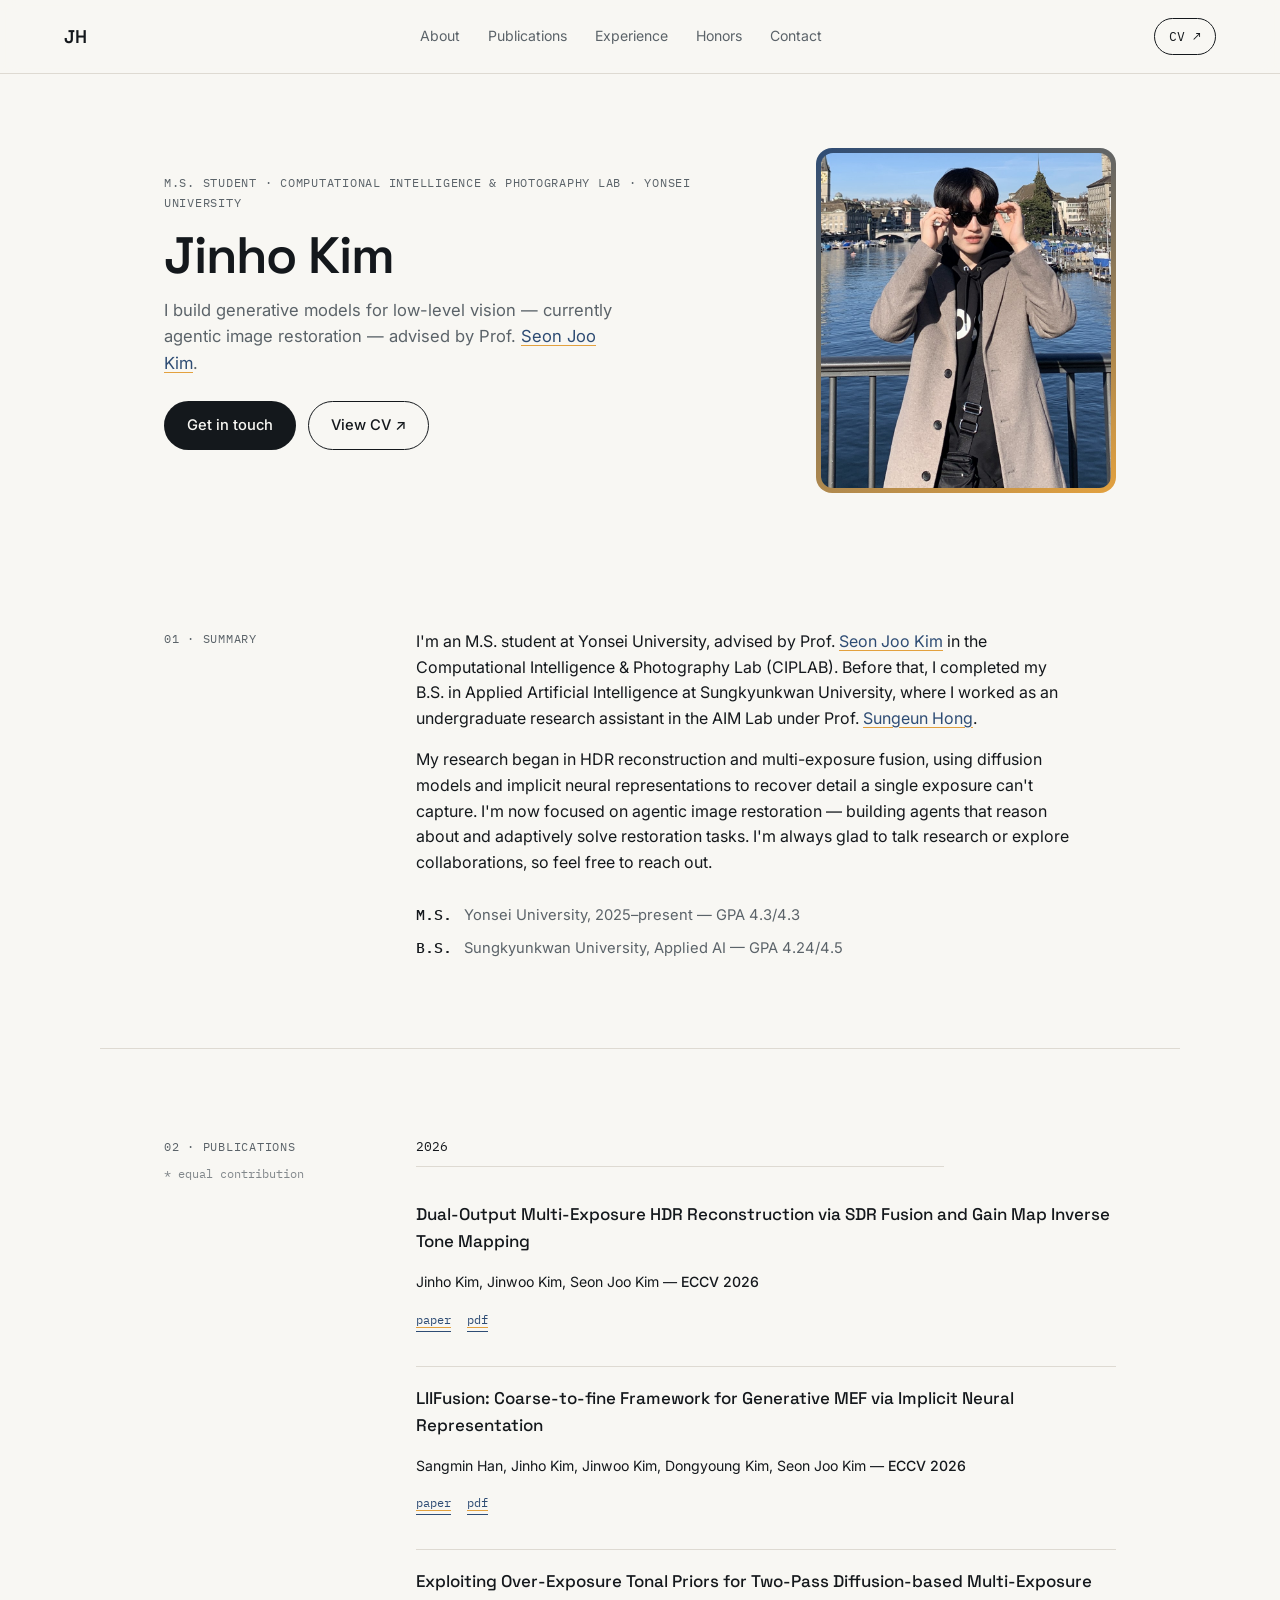
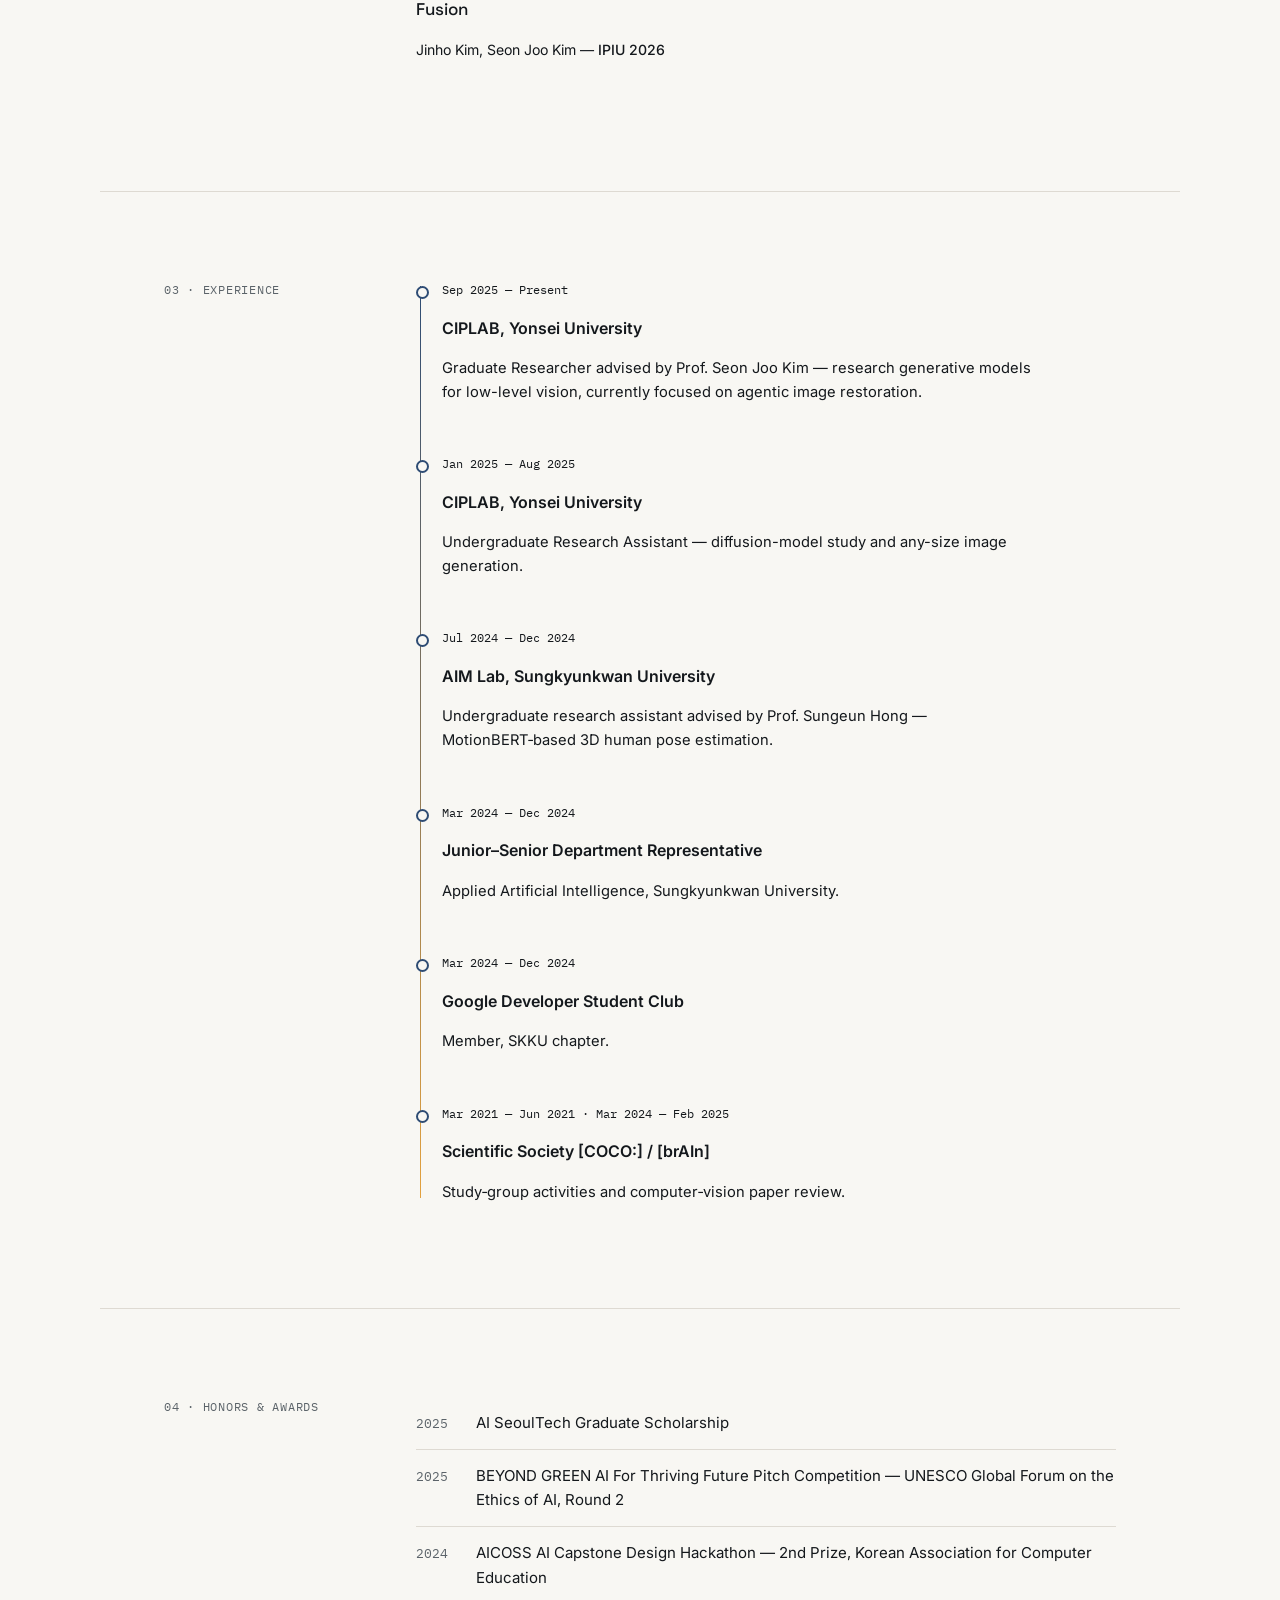
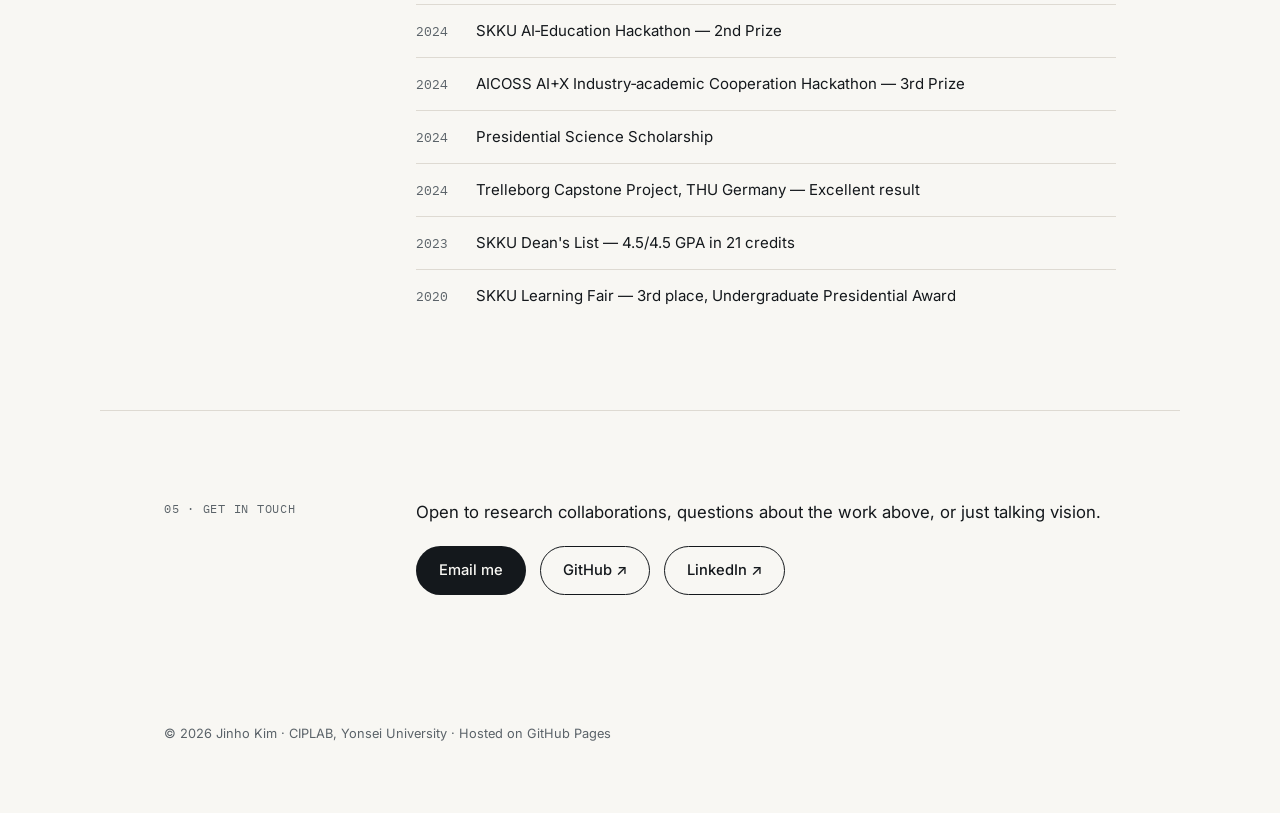
==== index.html @ e000e4e8 "Add files via upload" ====
<!doctype html>
<html lang="en">
<head>
<meta charset="utf-8">
<meta name="viewport" content="width=device-width, initial-scale=1">
<title>Jinho Kim — M.S. Student, Yonsei University</title>
<meta name="description" content="Jinho Kim — M.S. student at CIPLAB, Yonsei University, working on agentic image restoration, after earlier work on HDR reconstruction and multi-exposure fusion.">

<link rel="preconnect" href="https://fonts.googleapis.com">
<link rel="preconnect" href="https://fonts.gstatic.com" crossorigin>
<link href="https://fonts.googleapis.com/css2?family=Space+Grotesk:wght@500;600;700&family=Inter:wght@400;500;600&family=IBM+Plex+Mono:wght@400;500&display=swap" rel="stylesheet">

<link rel="stylesheet" href="styles.css">
<link rel="icon" href="data:,">
</head>
<body>

<div class="range-meter" id="rangeMeter" aria-hidden="true"></div>

<header class="site-nav" id="siteNav">
  <a class="nav-mark" href="#top">JH</a>
  <nav>
    <a href="#about">About</a>
    <a href="#publications">Publications</a>
    <a href="#experience">Experience</a>
    <a href="#honors">Honors</a>
    <a href="#contact">Contact</a>
  </nav>
  <a class="nav-cv" href="assets/cv.pdf" target="_blank" rel="noopener">CV ↗</a>
</header>

<main id="top">

  <!-- ===== HERO ===== -->
  <section class="hero">
    <div class="hero-text">
      <p class="eyebrow reveal">M.S. Student · Computational Intelligence &amp; Photography Lab · Yonsei University</p>
      <h1 class="reveal">Jinho&nbsp;Kim</h1>
      <p class="hero-sub reveal">
        I build generative models for low-level vision — currently
        agentic image restoration — advised by
        Prof.&nbsp;<a href="https://www.ciplab.kr/members/professor" target="_blank" rel="noopener">Seon Joo Kim</a>.
      </p>
      <div class="hero-actions reveal">
        <a class="btn btn-primary" href="#contact">Get in touch</a>
        <a class="btn btn-ghost" href="assets/cv.pdf" target="_blank" rel="noopener">View CV ↗</a>
      </div>
    </div>
    <div class="hero-portrait reveal">
      <img src="assets/profile.jpg" width="360" height="420">
    </div>
  </section>

  <!-- ===== ABOUT ===== -->
  <section class="section" id="about">
    <div class="section-grid">
      <div class="section-label">
        <p class="eyebrow">01 · Summary</p>
      </div>
      <div class="section-body">
        <p>
          I'm an M.S. student at Yonsei University, advised by Prof.
          <a href="https://www.ciplab.kr/members/professor" target="_blank" rel="noopener">Seon Joo Kim</a>
          in the Computational Intelligence &amp; Photography Lab (CIPLAB). Before that,
          I completed my B.S. in Applied Artificial Intelligence at Sungkyunkwan University,
          where I worked as an undergraduate research assistant in the AIM Lab under
          Prof. <a href="https://www.csehong.com/" target="_blank" rel="noopener">Sungeun Hong</a>.
        </p>
        <p>
          My research began in HDR reconstruction and multi-exposure fusion, using diffusion
          models and implicit neural representations to recover detail a single exposure can't
          capture. I'm now focused on agentic image restoration — building agents that reason
          about and adaptively solve restoration tasks. I'm always glad to talk research or
          explore collaborations, so feel free to reach out.
        </p>
        <div class="mini-facts">
          <div><span class="mono">M.S.</span> Yonsei University, 2025–present — GPA 4.3/4.3</div>
          <div><span class="mono">B.S.</span> Sungkyunkwan University, Applied AI — GPA 4.24/4.5</div>
        </div>
      </div>
    </div>
  </section>

  <!-- ===== PUBLICATIONS ===== -->
  <section class="section" id="publications">
    <div class="section-grid">
      <div class="section-label">
        <p class="eyebrow">02 · Publications</p>
        <p class="label-note">* equal contribution</p>
      </div>
      <div class="section-body">

        <div class="pub-year">
          <p class="mono year-tag">2026</p>
          <ul class="pub-list">
            <li>
              <p class="pub-title">Dual‑Output Multi‑Exposure HDR Reconstruction via SDR Fusion and Gain Map Inverse Tone Mapping</p>
              <p class="pub-meta">Jinho Kim, Jinwoo Kim, Seon Joo Kim — <span class="pub-venue">ECCV 2026</span></p>
              <p class="pub-links">
                <a href="https://arxiv.org/abs/2608.05626" target="_blank" rel="noopener">paper</a>
                <a href="https://arxiv.org/pdf/2608.05626" target="_blank" rel="noopener">pdf</a>
              </p>
            </li>
            <li>
              <p class="pub-title">LIIFusion: Coarse‑to‑fine Framework for Generative MEF via Implicit Neural Representation</p>
              <p class="pub-meta">Sangmin Han, Jinho Kim, Jinwoo Kim, Dongyoung Kim, Seon Joo Kim — <span class="pub-venue">ECCV 2026</span></p>
              <p class="pub-links">
                <a href="https://arxiv.org/abs/2607.17611" target="_blank" rel="noopener">paper</a>
                <a href="https://arxiv.org/pdf/2607.17611" target="_blank" rel="noopener">pdf</a>
              </p>
            </li>
            <li>
              <p class="pub-title">Exploiting Over‑Exposure Tonal Priors for Two‑Pass Diffusion‑based Multi‑Exposure Fusion</p>
              <p class="pub-meta">Jinho Kim, Seon Joo Kim — <span class="pub-venue">IPIU 2026</span></p>
            </li>
          </ul>
        </div>

      </div>
    </div>
  </section>

  <!-- ===== EXPERIENCE ===== -->
  <section class="section" id="experience">
    <div class="section-grid">
      <div class="section-label">
        <p class="eyebrow">03 · Experience</p>
      </div>
      <div class="section-body">
        <ul class="timeline">
          <li>
            <p class="mono tl-date">Sep 2025 — Present</p>
            <p class="tl-title">CIPLAB, Yonsei University</p>
            <p class="tl-desc">Graduate Researcher advised by Prof. Seon Joo Kim — research generative models for low-level vision, currently focused on agentic image restoration.</p>
          </li>
          <li>
            <p class="mono tl-date">Jan 2025 — Aug 2025</p>
            <p class="tl-title">CIPLAB, Yonsei University</p>
            <p class="tl-desc">Undergraduate Research Assistant — diffusion-model study and any-size image generation.</p>
          </li>
          <li>
            <p class="mono tl-date">Jul 2024 — Dec 2024</p>
            <p class="tl-title">AIM Lab, Sungkyunkwan University</p>
            <p class="tl-desc">Undergraduate research assistant advised by Prof. Sungeun Hong — MotionBERT‑based 3D human pose estimation.</p>
          </li>
          <li>
            <p class="mono tl-date">Mar 2024 — Dec 2024</p>
            <p class="tl-title">Junior–Senior Department Representative</p>
            <p class="tl-desc">Applied Artificial Intelligence, Sungkyunkwan University.</p>
          </li>
          <li>
            <p class="mono tl-date">Mar 2024 — Dec 2024</p>
            <p class="tl-title">Google Developer Student Club</p>
            <p class="tl-desc">Member, SKKU chapter.</p>
          </li>
          <li>
            <p class="mono tl-date">Mar 2021 — Jun 2021 · Mar 2024 — Feb 2025</p>
            <p class="tl-title">Scientific Society [COCO:] / [brAIn]</p>
            <p class="tl-desc">Study‑group activities and computer‑vision paper review.</p>
          </li>
        </ul>
      </div>
    </div>
  </section>

  <!-- ===== HONORS ===== -->
  <section class="section" id="honors">
    <div class="section-grid">
      <div class="section-label">
        <p class="eyebrow">04 · Honors &amp; Awards</p>
      </div>
      <div class="section-body">
        <ul class="honors-list">
          <li><span class="mono honor-year">2025</span><span>AI SeoulTech Graduate Scholarship</span></li>
          <li><span class="mono honor-year">2025</span><span>BEYOND GREEN AI For Thriving Future Pitch Competition — UNESCO Global Forum on the Ethics of AI, Round 2</span></li>
          <li><span class="mono honor-year">2024</span><span>AICOSS AI Capstone Design Hackathon — 2nd Prize, Korean Association for Computer Education</span></li>
          <li><span class="mono honor-year">2024</span><span>SKKU AI‑Education Hackathon — 2nd Prize</span></li>
          <li><span class="mono honor-year">2024</span><span>AICOSS AI+X Industry‑academic Cooperation Hackathon — 3rd Prize</span></li>
          <li><span class="mono honor-year">2024</span><span>Presidential Science Scholarship</span></li>
          <li><span class="mono honor-year">2024</span><span>Trelleborg Capstone Project, THU Germany — Excellent result</span></li>
          <li><span class="mono honor-year">2023</span><span>SKKU Dean's List — 4.5/4.5 GPA in 21 credits</span></li>
          <li><span class="mono honor-year">2020</span><span>SKKU Learning Fair — 3rd place, Undergraduate Presidential Award</span></li>
        </ul>
      </div>
    </div>
  </section>

  <!-- ===== CONTACT ===== -->
  <section class="section contact-section" id="contact">
    <div class="section-grid">
      <div class="section-label">
        <p class="eyebrow">05 · Get in Touch</p>
      </div>
      <div class="section-body">
        <p class="contact-lead">Open to research collaborations, questions about the work above, or just talking vision.</p>
        <div class="contact-row">
          <a class="btn btn-primary" href="mailto:kjinho@yonsei.ac.kr">Email me</a>
          <a class="btn btn-ghost" href="https://github.com/vlsrang" target="_blank" rel="noopener">GitHub ↗</a>
          <a class="btn btn-ghost" href="https://www.linkedin.com/in/jinho-kim-07a940298" target="_blank" rel="noopener">LinkedIn ↗</a>
        </div>
      </div>
    </div>
  </section>

</main>

<footer class="site-footer">
  <p>© 2026 Jinho Kim · CIPLAB, Yonsei University · Hosted on GitHub Pages</p>
</footer>

<script src="script.js"></script>
</body>
</html>
---- styles.css ----
/* =========================================================
   Tokens
   ========================================================= */
:root{
  --paper:      #F8F7F3;
  --paper-dim:  #F1EFE9;
  --ink:        #14181C;
  --ink-soft:   #5B6369;
  --shadow:     #2E4C74;   /* underexposed blue  */
  --shadow-dim: #6C86A6;
  --highlight:  #E3A13E;   /* overexposed amber  */
  --highlight-dim: #EFC685;
  --hairline:   #DEDAD2;

  --display: "Space Grotesk", "Inter", -apple-system, BlinkMacSystemFont, "Segoe UI", sans-serif;
  --body:    "Inter", -apple-system, BlinkMacSystemFont, "Segoe UI", sans-serif;
  --mono:    "IBM Plex Mono", ui-monospace, "SFMono-Regular", Menlo, monospace;

  --max: 1080px;
  --gap-label: 220px;
}

*{ box-sizing: border-box; }
html{ scroll-behavior: smooth; }

@media (prefers-reduced-motion: reduce){
  html{ scroll-behavior: auto; }
  *{ animation-duration: 0.001ms !important; animation-iteration-count: 1 !important; transition-duration: 0.001ms !important; scroll-behavior: auto !important; }
}

body{
  margin:0;
  background: var(--paper);
  color: var(--ink);
  font-family: var(--body);
  font-size: 16px;
  line-height: 1.6;
  -webkit-font-smoothing: antialiased;
}

a{ color: inherit; }
img{ max-width:100%; display:block; }
ul{ list-style:none; margin:0; padding:0; }

.mono{ font-family: var(--mono); }

::selection{ background: var(--highlight-dim); color: var(--ink); }

/* =========================================================
   Signature: dynamic-range meter (scroll progress)
   ========================================================= */
.range-meter{
  position: fixed;
  top:0; left:0;
  height: 3px;
  width: 0%;
  background: linear-gradient(90deg, var(--shadow), var(--highlight));
  z-index: 200;
  transition: width 60ms linear;
}

/* =========================================================
   Nav
   ========================================================= */
.site-nav{
  position: sticky;
  top:0;
  z-index: 100;
  display:flex;
  align-items:center;
  justify-content:space-between;
  gap: 24px;
  padding: 18px clamp(20px, 5vw, 64px);
  background: rgba(248, 247, 243, 0.86);
  backdrop-filter: blur(8px);
  border-bottom: 1px solid var(--hairline);
}
.nav-mark{
  font-family: var(--display);
  font-weight: 600;
  font-size: 1.15rem;
  text-decoration:none;
  letter-spacing: 0.02em;
}
.site-nav nav{
  display:flex;
  gap: clamp(12px, 2.4vw, 28px);
  flex-wrap: wrap;
  justify-content:center;
}
.site-nav nav a{
  text-decoration:none;
  font-size: 0.88rem;
  color: var(--ink-soft);
  position:relative;
  padding: 4px 0;
  transition: color 160ms ease;
}
.site-nav nav a:hover{ color: var(--ink); }
.site-nav nav a::after{
  content:"";
  position:absolute;
  left:0; right:100%;
  bottom:0;
  height:2px;
  background: linear-gradient(90deg, var(--shadow), var(--highlight));
  transition: right 220ms ease;
}
.site-nav nav a:hover::after{ right:0; }

.nav-cv{
  font-family: var(--mono);
  font-size: 0.82rem;
  text-decoration:none;
  border: 1px solid var(--ink);
  padding: 7px 14px;
  border-radius: 999px;
  white-space: nowrap;
  transition: background 160ms ease, color 160ms ease;
}
.nav-cv:hover{ background: var(--ink); color: var(--paper); }

/* =========================================================
   Layout helpers
   ========================================================= */
.section{
  padding: 88px clamp(20px, 5vw, 64px);
  border-bottom: 1px solid var(--hairline);
  max-width: var(--max);
  margin: 0 auto;
}
.section-grid{
  display:grid;
  grid-template-columns: var(--gap-label) 1fr;
  gap: 32px;
}
.section-label{ position:sticky; top: 96px; align-self:start; }
.eyebrow{
  font-family: var(--mono);
  font-size: 0.78rem;
  letter-spacing: 0.06em;
  text-transform: uppercase;
  color: var(--ink-soft);
  margin: 0;
}
.label-note{
  font-family: var(--mono);
  font-size: 0.72rem;
  color: var(--ink-soft);
  margin: 8px 0 0;
  opacity: 0.75;
}

@media (max-width: 760px){
  .section-grid{ grid-template-columns: 1fr; gap: 14px; }
  .section-label{ position: static; }
}

/* =========================================================
   Hero
   ========================================================= */
.hero{
  max-width: var(--max);
  margin: 0 auto;
  padding: clamp(28px, 5vw, 56px) clamp(20px, 5vw, 64px) 48px;
  display: grid;
  grid-template-columns: 1fr auto;
  align-items: stretch;
  gap: clamp(24px, 5vw, 56px);
}
.hero-text{
  max-width: 56ch;
  display: flex;
  flex-direction: column;
  justify-content: center;
}

.hero .eyebrow{ margin: 0 0 16px; }
.hero h1{
  font-family: var(--display);
  font-weight: 600;
  font-size: clamp(2.2rem, 5vw, 3.2rem);
  line-height: 1.05;
  margin: 0 0 14px;
  letter-spacing: -0.02em;
}
.hero-sub{
  font-size: clamp(1rem, 1.3vw, 1.1rem);
  color: var(--ink-soft);
  max-width: 46ch;
  margin: 0 0 24px;
}
.hero-sub a{ color: var(--shadow); text-decoration: underline; text-decoration-color: var(--highlight); text-underline-offset: 3px; }

.hero-actions{ display:flex; gap:12px; flex-wrap:wrap; }

.btn{
  font-family: var(--body);
  font-size: 0.92rem;
  font-weight: 500;
  padding: 12px 22px;
  border-radius: 999px;
  text-decoration:none;
  display:inline-flex;
  align-items:center;
  gap: 6px;
  border: 1px solid transparent;
  cursor: pointer;
  transition: transform 160ms ease, background 160ms ease, color 160ms ease, border-color 160ms ease;
}
.btn-primary{ background: var(--ink); color: var(--paper); }
.btn-primary:hover{ background: var(--shadow); transform: translateY(-1px); }
.btn-ghost{ border-color: var(--ink); color: var(--ink); background: transparent; }
.btn-ghost:hover{ background: var(--ink); color: var(--paper); transform: translateY(-1px); }

.hero-portrait{
  align-self: center;
  width: 300px;
  height: 345px;
  margin-block: 18px 0;
  border-radius: 16px;
  padding: 5px;
  background: linear-gradient(155deg, var(--shadow), var(--highlight));
}

.hero-portrait img{
  width: 100%;
  height: 100%;
  aspect-ratio: auto;
  object-fit: cover;
  object-position: center 15%;
  border-radius: 12px;
  display: block;
}

@media (max-width: 760px){
  .hero{ grid-template-columns: 1fr; }
  .hero-portrait{ order: -1; margin: 0 0 20px; width: 100%; max-width: 240px; justify-self: center; }
  .hero-portrait img{ height: auto; width: 100%; }
}

/* =========================================================
   About
   ========================================================= */
.section-body p{ margin: 0 0 16px; max-width: 66ch; color: var(--ink); }
.section-body p a{ color: var(--shadow); text-decoration: underline; text-decoration-color: var(--highlight); text-underline-offset: 3px; }

.mini-facts{
  margin-top: 28px;
  display:flex;
  flex-direction: column;
  gap: 8px;
  font-size: 0.92rem;
  color: var(--ink-soft);
}
.mini-facts .mono{ color: var(--ink); font-weight: 500; margin-right: 8px; }

/* =========================================================
   Publications
   ========================================================= */
.pub-year{ margin-bottom: 8px; }
.year-tag{
  font-size: 0.8rem;
  color: var(--ink-soft);
  margin: 0 0 16px;
  padding-bottom: 8px;
  border-bottom: 1px solid var(--hairline);
}
.pub-list li{
  padding: 18px 0;
  border-bottom: 1px solid var(--hairline);
}
.pub-list li:last-child{ border-bottom:none; }
.pub-title{
  font-family: var(--display);
  font-size: 1.06rem;
  font-weight: 500;
  margin: 0 0 6px;
  max-width: 62ch;
}
.pub-meta{ font-size: 0.88rem; color: var(--ink-soft); margin: 0 0 8px; }
.pub-venue{ color: var(--ink); font-weight: 500; }
.pub-links{ display:flex; gap: 16px; margin:0; }
.pub-links a{
  font-family: var(--mono);
  font-size: 0.78rem;
  text-decoration: none;
  border-bottom: 1px solid var(--shadow);
  color: var(--shadow);
  padding-bottom: 1px;
}
.pub-links a:hover{ color: var(--highlight); border-color: var(--highlight); }

/* =========================================================
   Experience timeline
   ========================================================= */
.timeline{ position: relative; padding-left: 26px; }
.timeline::before{
  content:"";
  position:absolute;
  left: 4px; top: 6px; bottom: 6px;
  width: 1px;
  background: linear-gradient(180deg, var(--shadow), var(--highlight));
}
.timeline li{ position: relative; padding-bottom: 34px; }
.timeline li:last-child{ padding-bottom: 0; }
.timeline li::before{
  content:"";
  position:absolute;
  left: -26px; top: 6px;
  width: 9px; height: 9px;
  border-radius: 50%;
  background: var(--paper);
  border: 2px solid var(--shadow);
}
.tl-date{ font-size: 0.76rem; color: var(--ink-soft); margin: 0 0 4px; }
.tl-title{ font-weight: 600; margin: 0 0 4px; }
.tl-desc{ font-size: 0.92rem; color: var(--ink-soft); margin: 0; max-width: 60ch; }

/* =========================================================
   Honors
   ========================================================= */
.honors-list li{
  display:flex;
  gap: 16px;
  padding: 14px 0;
  border-bottom: 1px solid var(--hairline);
  font-size: 0.94rem;
}
.honors-list li:last-child{ border-bottom:none; }
.honor-year{ color: var(--ink-soft); flex: 0 0 44px; font-size: 0.82rem; padding-top: 2px; }

/* =========================================================
   Contact
   ========================================================= */
.contact-section{ border-bottom:none; }
.contact-lead{ font-size: 1.05rem; max-width: 50ch; }
.contact-row{ display:flex; gap: 14px; flex-wrap:wrap; margin-top: 20px; }

/* =========================================================
   Footer
   ========================================================= */
.site-footer{
  max-width: var(--max);
  margin: 0 auto;
  padding: 28px clamp(20px, 5vw, 64px) 56px;
  font-size: 0.8rem;
  color: var(--ink-soft);
}

/* =========================================================
   Reveal-on-load (pure CSS, no JS dependency)
   ========================================================= */
.reveal{
  animation: revealIn 640ms ease both;
}
.reveal:nth-of-type(2){ animation-delay: 80ms; }
.reveal:nth-of-type(3){ animation-delay: 140ms; }
@keyframes revealIn{
  from{ opacity: 0; transform: translateY(10px); }
  to{ opacity: 1; transform: none; }
}

/* focus visibility */
a:focus-visible, button:focus-visible{
  outline: 2px solid var(--shadow);
  outline-offset: 3px;
}
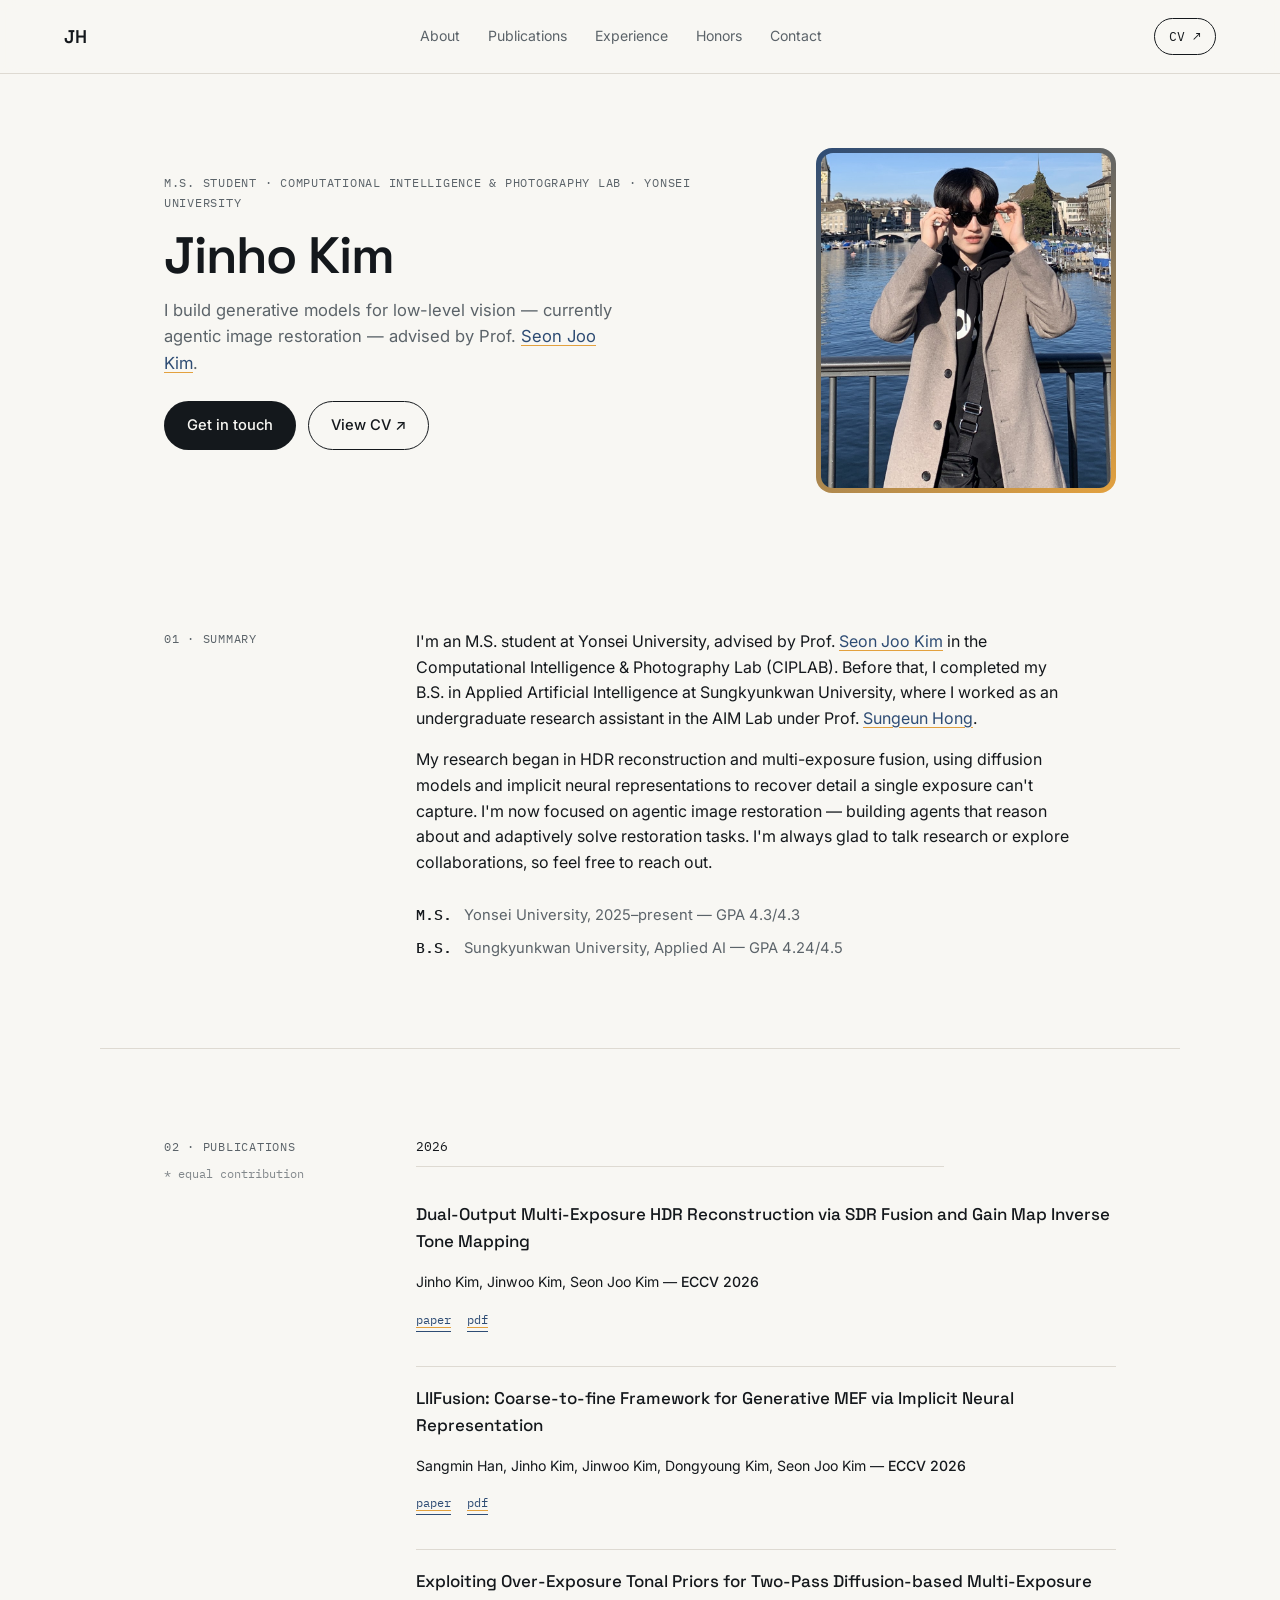
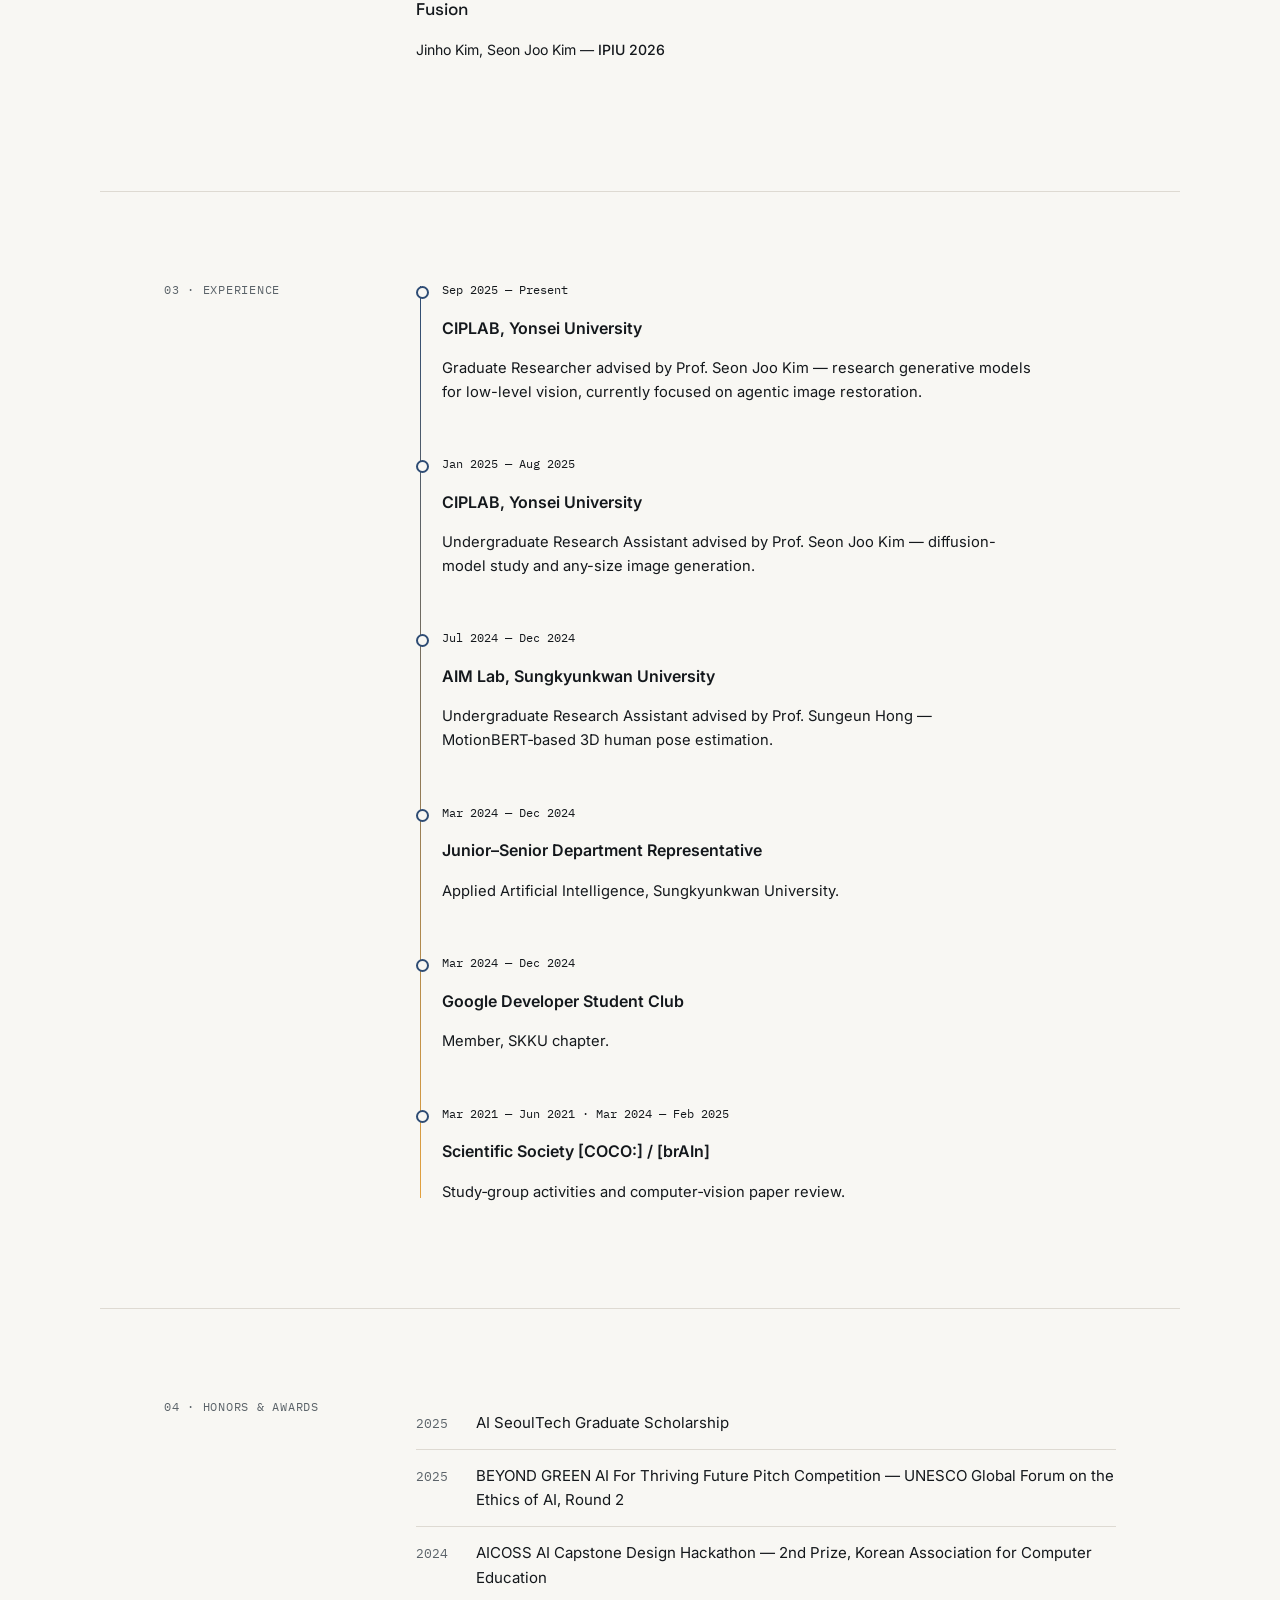
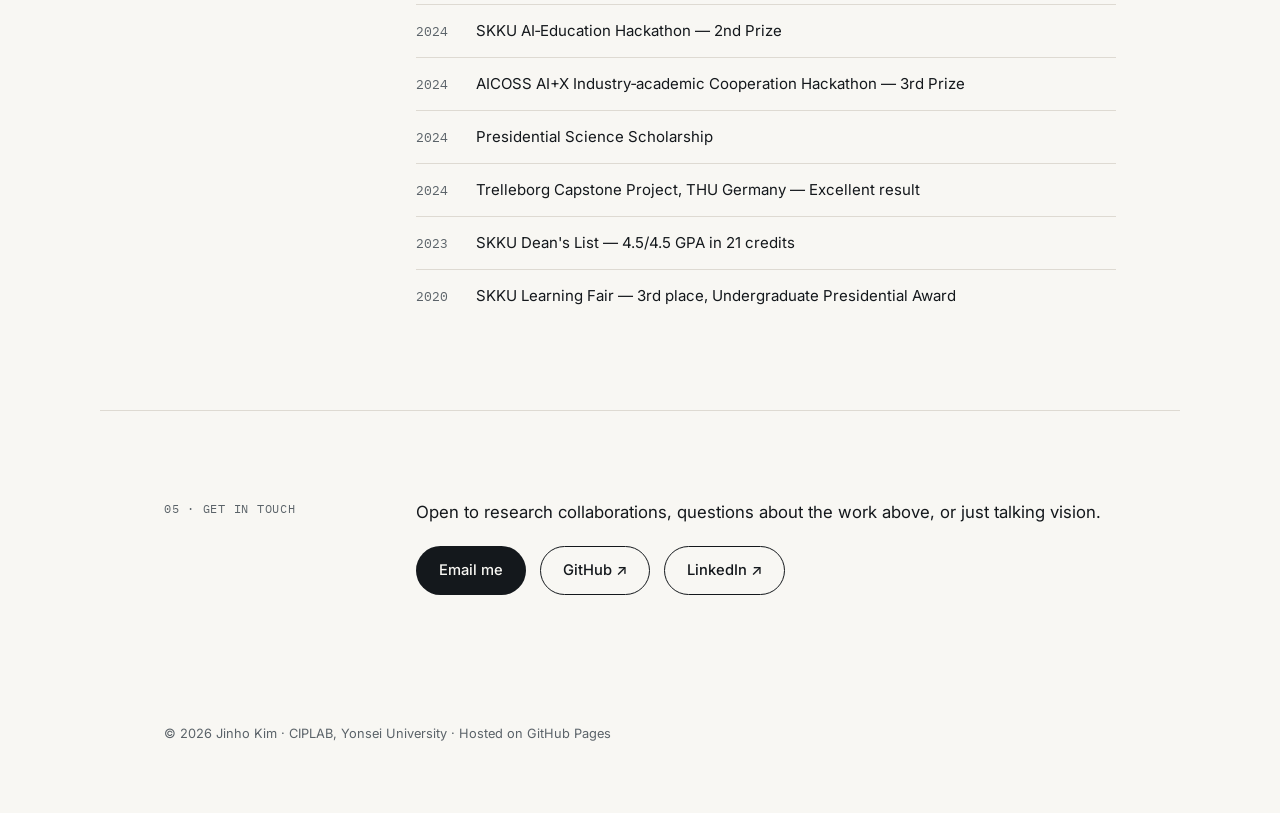
==== commit 97b78647: "Update index.html Clarified advisor roles in research assistant descriptions." ====
--- a/index.html
+++ b/index.html
@@ -136,12 +136,12 @@
           <li>
             <p class="mono tl-date">Jan 2025 — Aug 2025</p>
             <p class="tl-title">CIPLAB, Yonsei University</p>
-            <p class="tl-desc">Undergraduate Research Assistant — diffusion-model study and any-size image generation.</p>
+            <p class="tl-desc">Undergraduate Research Assistant advised by Prof. Seon Joo Kim — diffusion-model study and any-size image generation.</p>
           </li>
           <li>
             <p class="mono tl-date">Jul 2024 — Dec 2024</p>
             <p class="tl-title">AIM Lab, Sungkyunkwan University</p>
-            <p class="tl-desc">Undergraduate research assistant advised by Prof. Sungeun Hong — MotionBERT‑based 3D human pose estimation.</p>
+            <p class="tl-desc">Undergraduate Research Assistant advised by Prof. Sungeun Hong — MotionBERT‑based 3D human pose estimation.</p>
           </li>
           <li>
             <p class="mono tl-date">Mar 2024 — Dec 2024</p>
@@ -210,4 +210,4 @@
 
 <script src="script.js"></script>
 </body>
-</html>+</html>
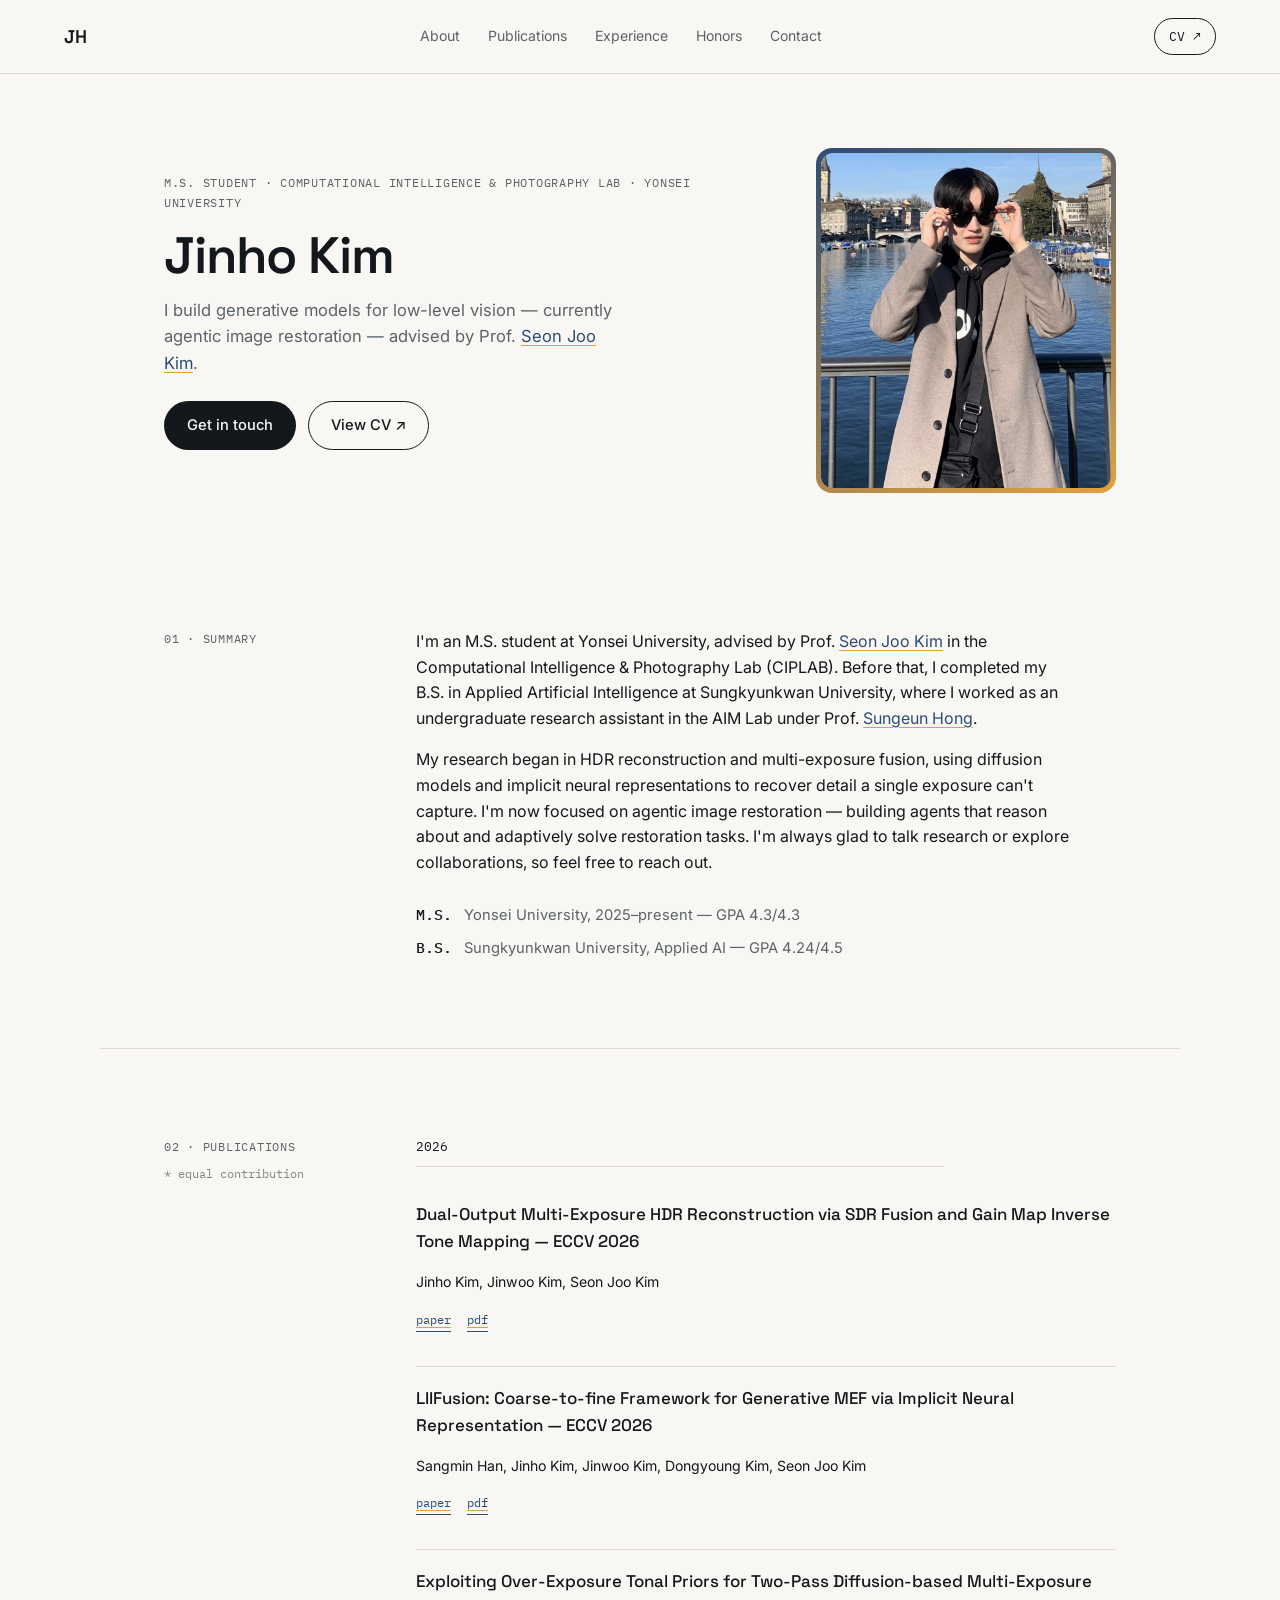
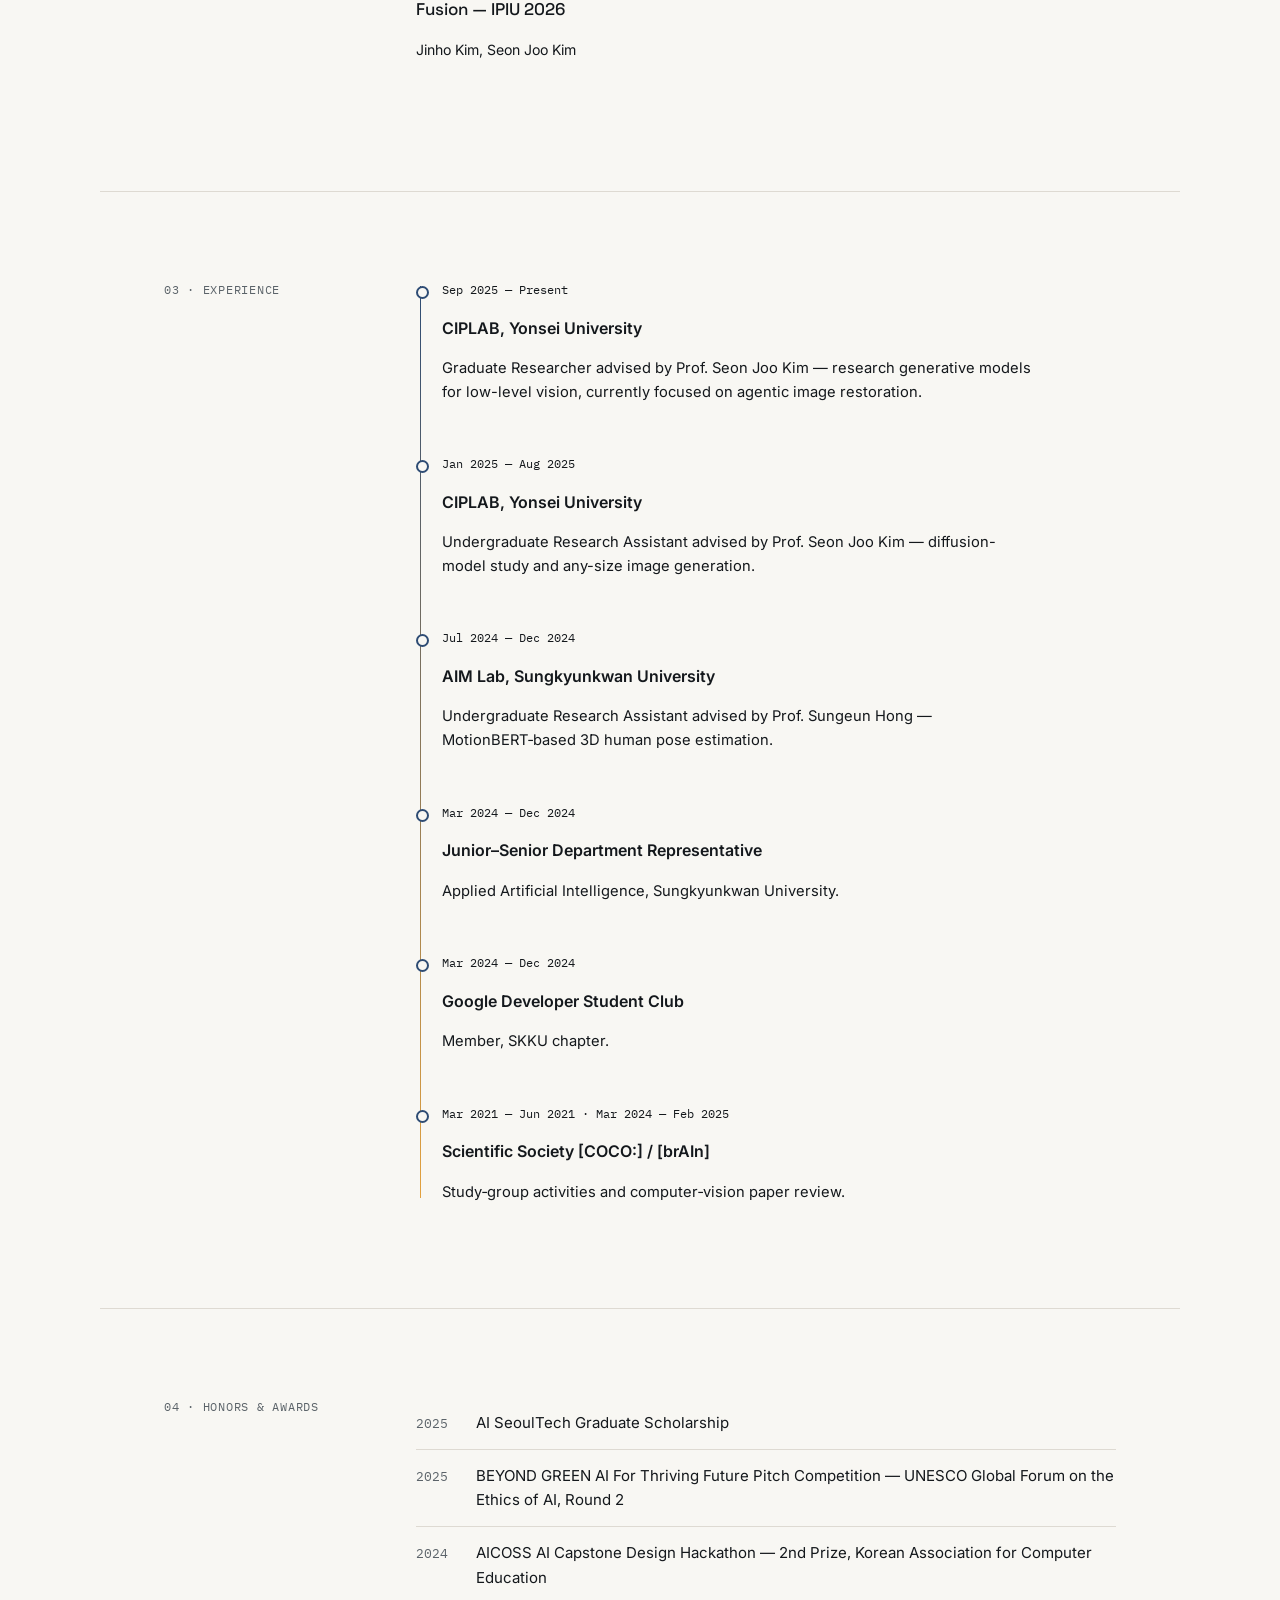
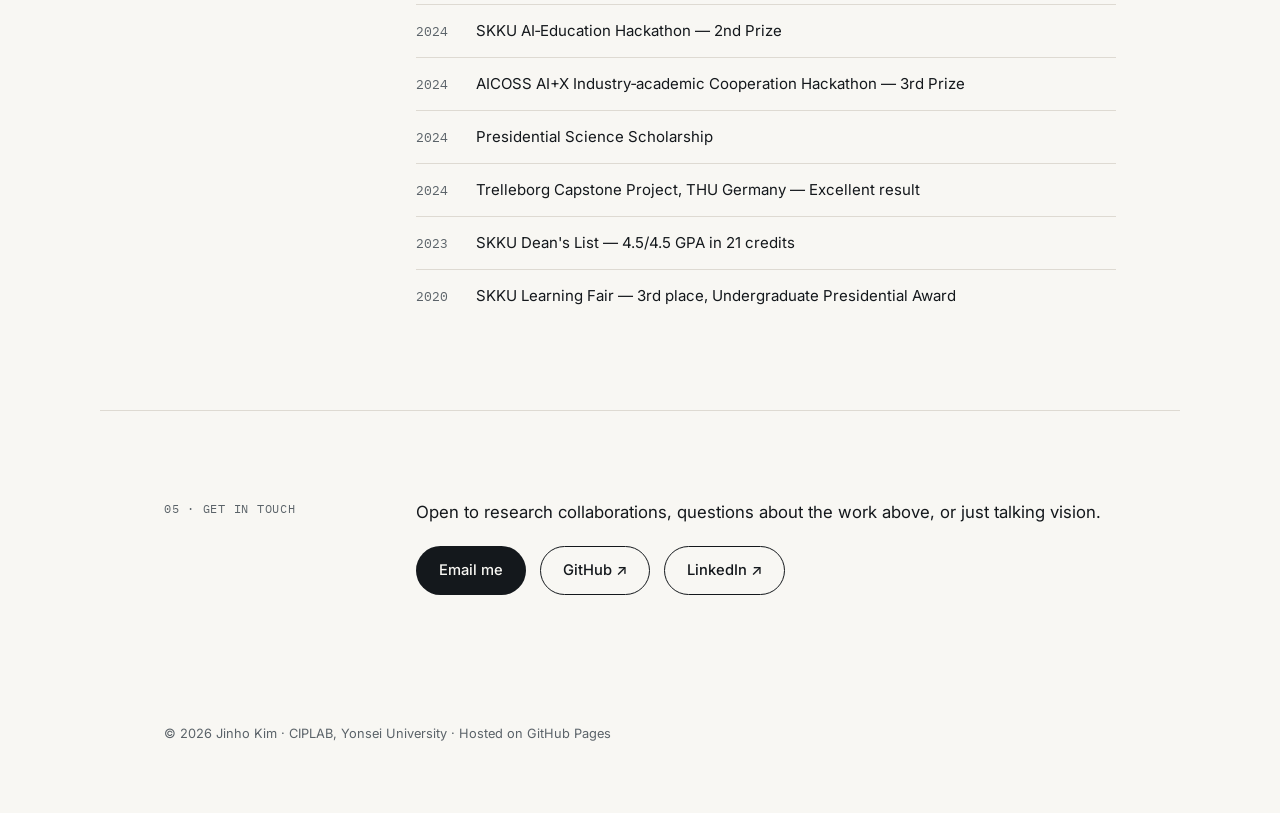
==== commit 0a86db88: "Update index.html" ====
--- a/index.html
+++ b/index.html
@@ -94,24 +94,24 @@
           <p class="mono year-tag">2026</p>
           <ul class="pub-list">
             <li>
-              <p class="pub-title">Dual‑Output Multi‑Exposure HDR Reconstruction via SDR Fusion and Gain Map Inverse Tone Mapping</p>
-              <p class="pub-meta">Jinho Kim, Jinwoo Kim, Seon Joo Kim — <span class="pub-venue">ECCV 2026</span></p>
+              <p class="pub-title">Dual‑Output Multi‑Exposure HDR Reconstruction via SDR Fusion and Gain Map Inverse Tone Mapping — <span class="pub-venue">ECCV 2026</span></p>
+              <p class="pub-meta">Jinho Kim, Jinwoo Kim, Seon Joo Kim </p>
               <p class="pub-links">
                 <a href="https://arxiv.org/abs/2608.05626" target="_blank" rel="noopener">paper</a>
                 <a href="https://arxiv.org/pdf/2608.05626" target="_blank" rel="noopener">pdf</a>
               </p>
             </li>
             <li>
-              <p class="pub-title">LIIFusion: Coarse‑to‑fine Framework for Generative MEF via Implicit Neural Representation</p>
-              <p class="pub-meta">Sangmin Han, Jinho Kim, Jinwoo Kim, Dongyoung Kim, Seon Joo Kim — <span class="pub-venue">ECCV 2026</span></p>
+              <p class="pub-title">LIIFusion: Coarse‑to‑fine Framework for Generative MEF via Implicit Neural Representation — <span class="pub-venue">ECCV 2026</span></p>
+              <p class="pub-meta">Sangmin Han, Jinho Kim, Jinwoo Kim, Dongyoung Kim, Seon Joo Kim </p>
               <p class="pub-links">
                 <a href="https://arxiv.org/abs/2607.17611" target="_blank" rel="noopener">paper</a>
                 <a href="https://arxiv.org/pdf/2607.17611" target="_blank" rel="noopener">pdf</a>
               </p>
             </li>
             <li>
-              <p class="pub-title">Exploiting Over‑Exposure Tonal Priors for Two‑Pass Diffusion‑based Multi‑Exposure Fusion</p>
-              <p class="pub-meta">Jinho Kim, Seon Joo Kim — <span class="pub-venue">IPIU 2026</span></p>
+              <p class="pub-title">Exploiting Over‑Exposure Tonal Priors for Two‑Pass Diffusion‑based Multi‑Exposure Fusion — <span class="pub-venue">IPIU 2026</span></p>
+              <p class="pub-meta">Jinho Kim, Seon Joo Kim </p>
             </li>
           </ul>
         </div>
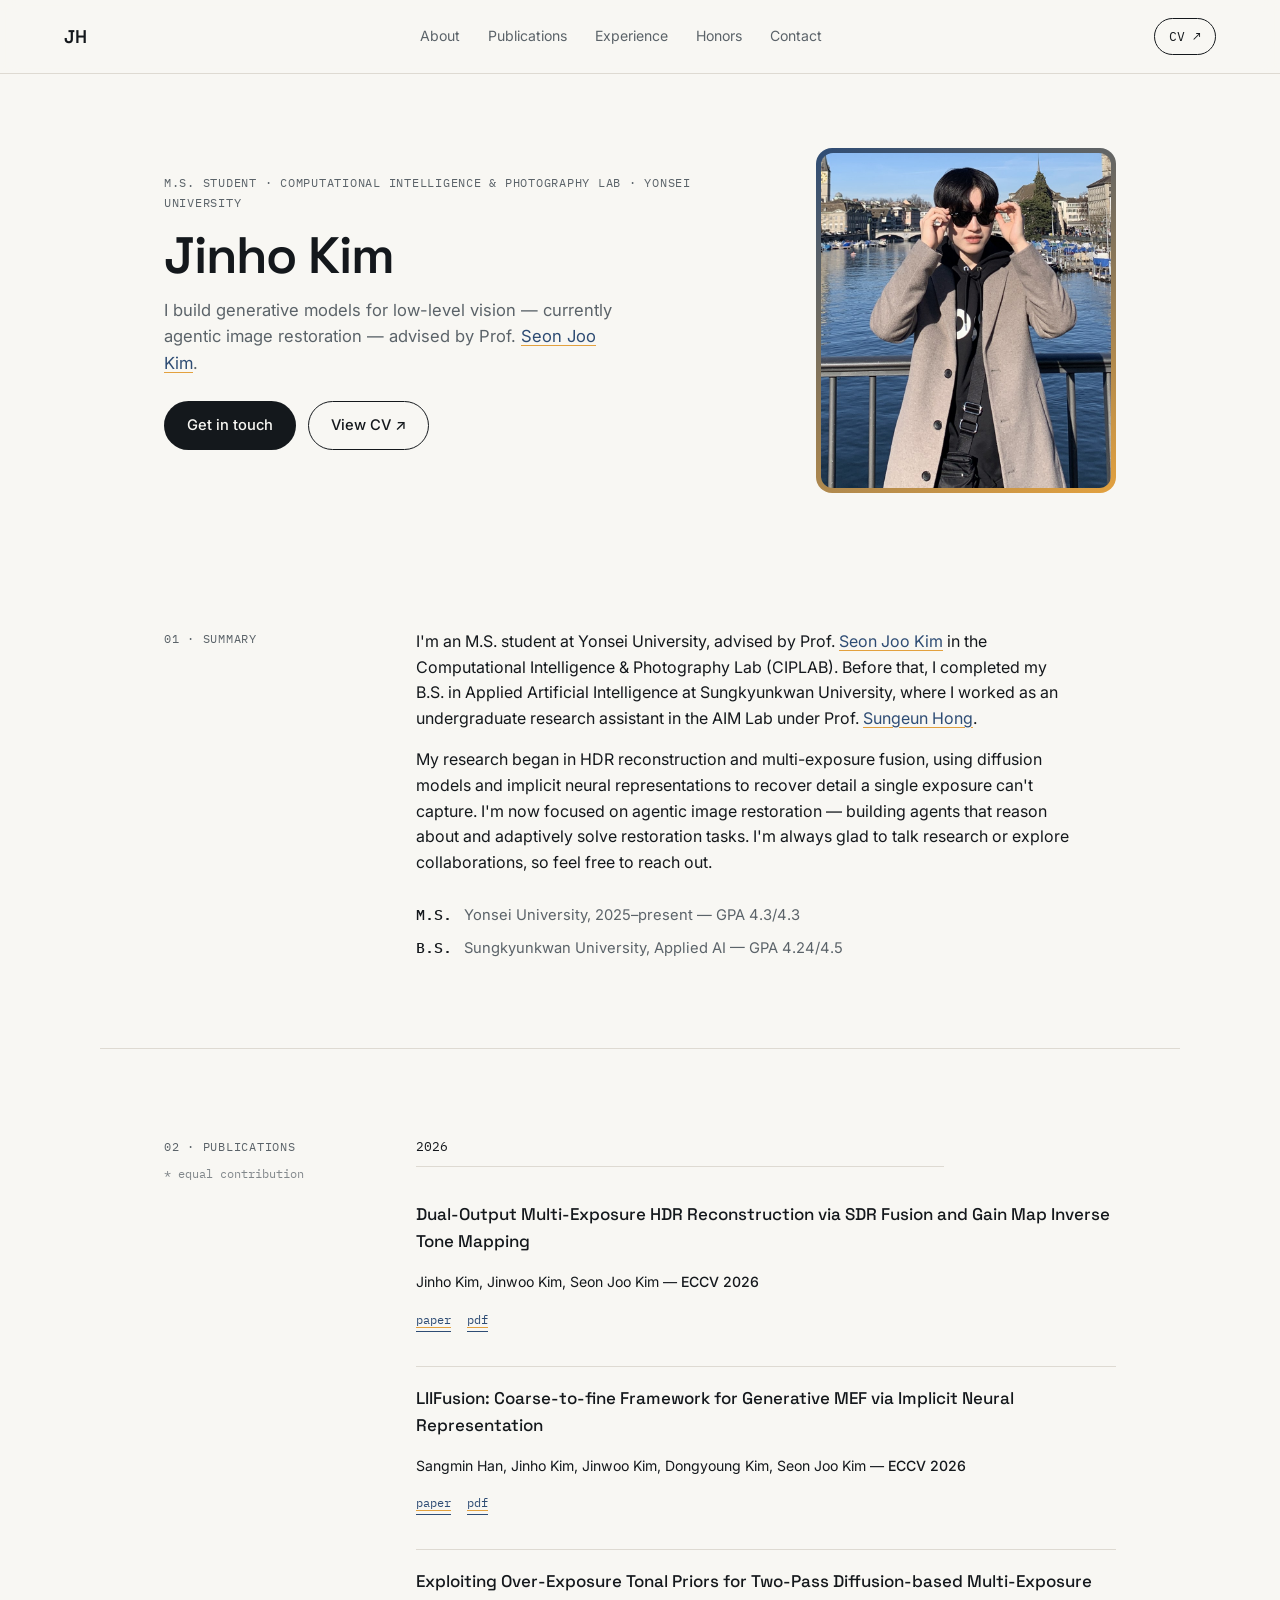
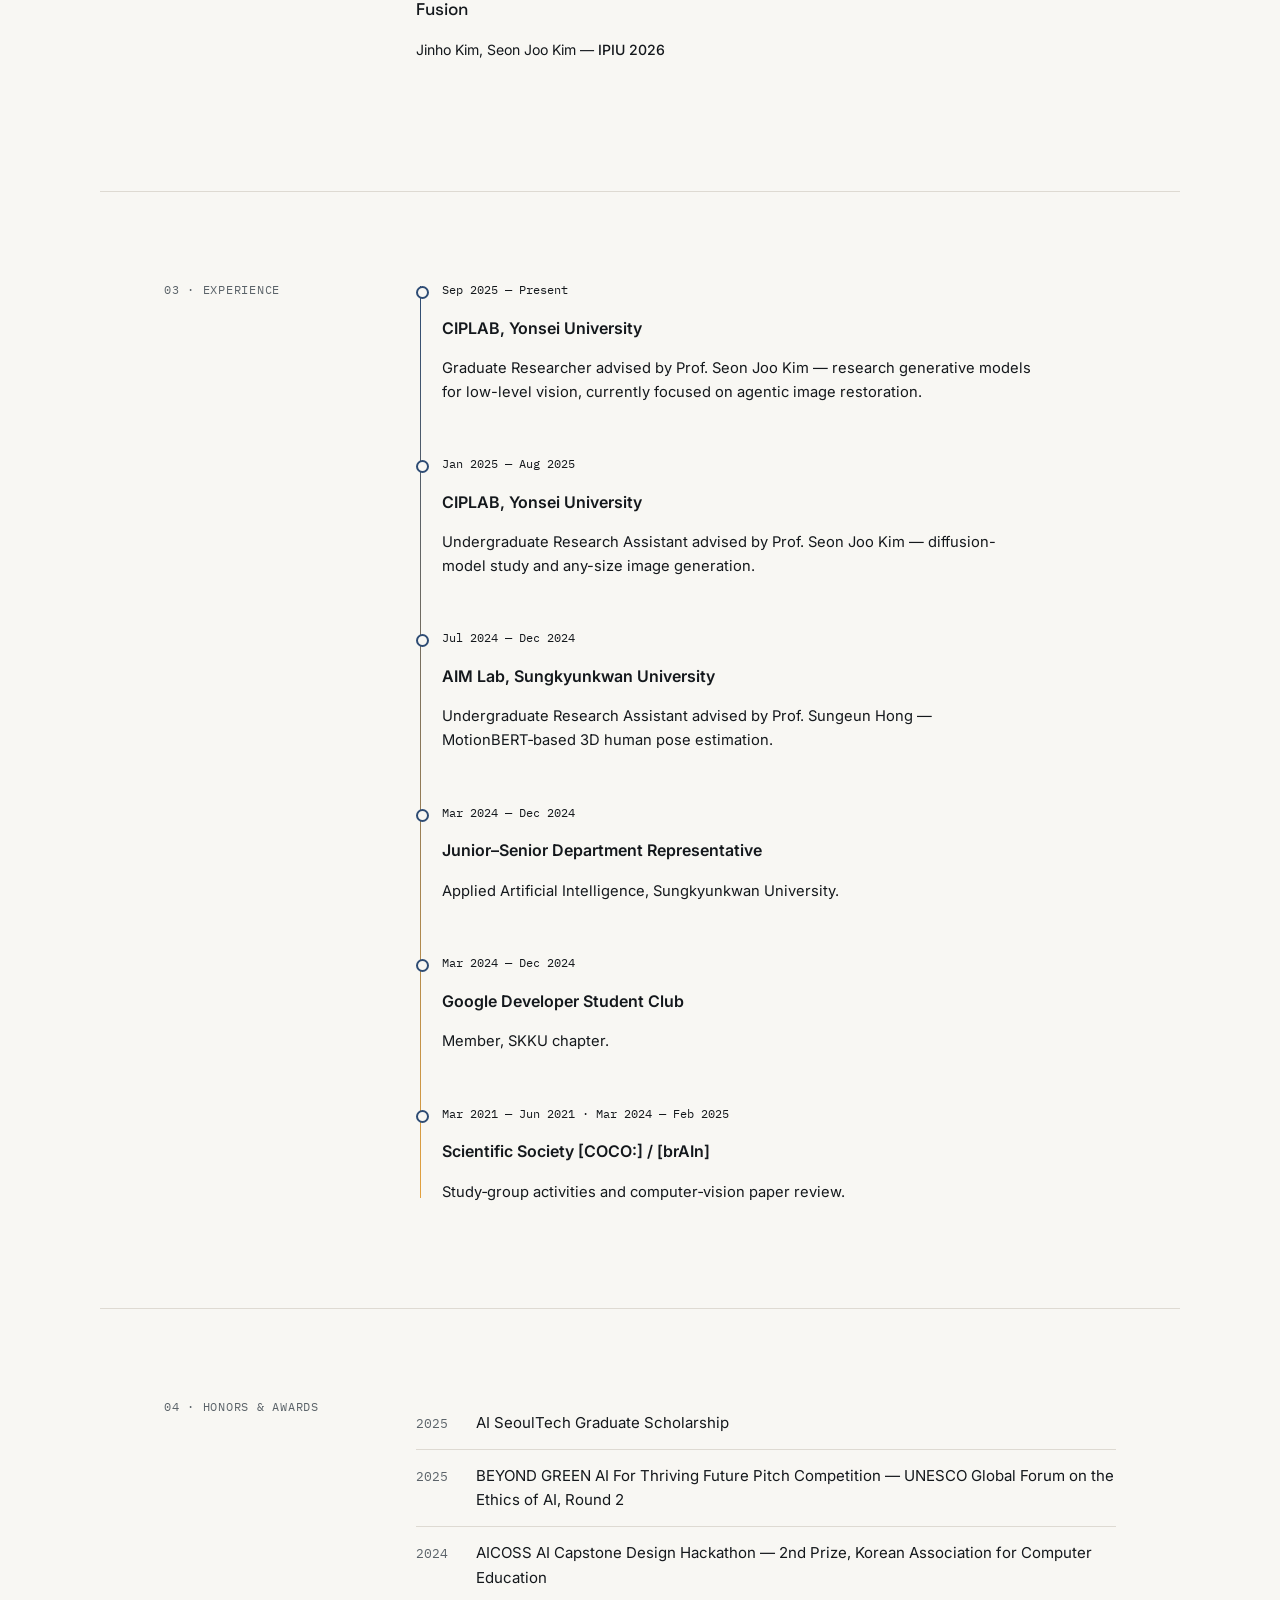
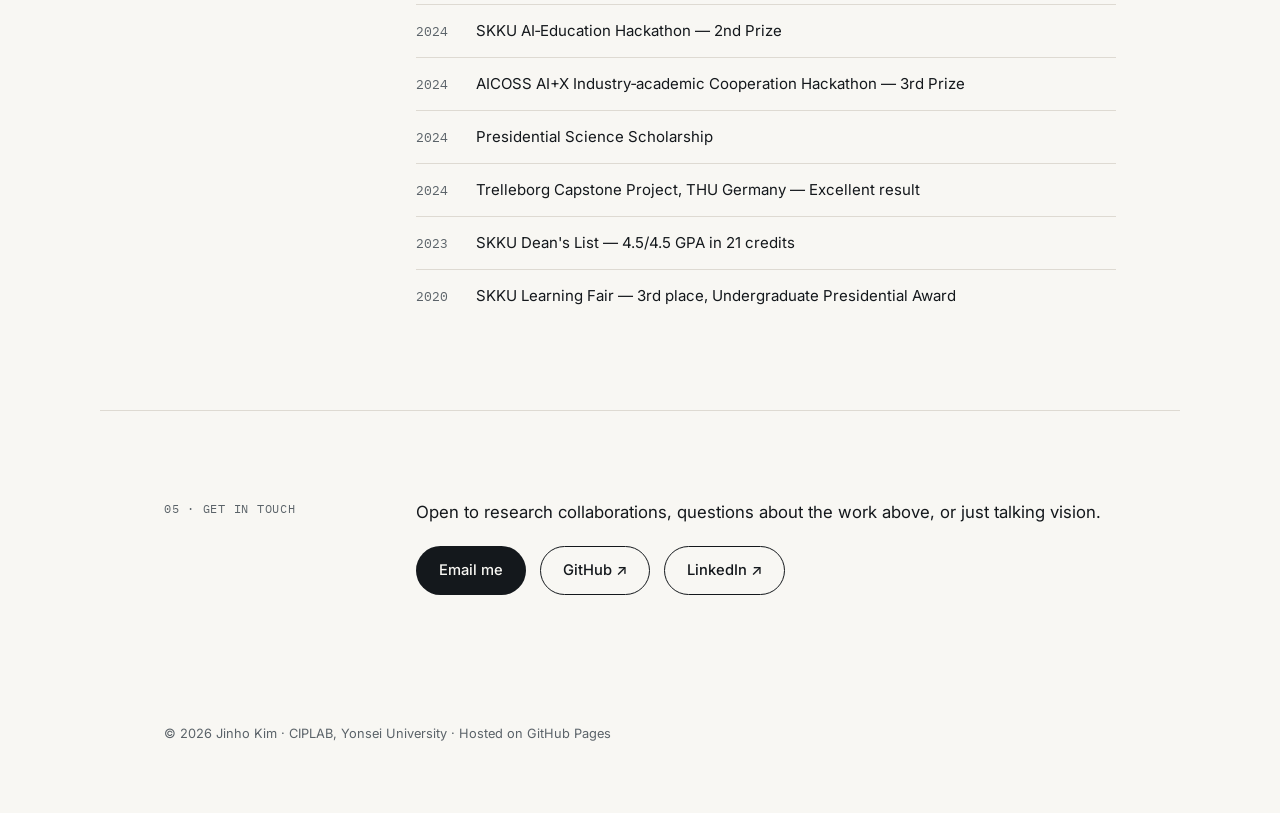
==== commit 7d7bacd1: "Update index.html" ====
--- a/index.html
+++ b/index.html
@@ -94,24 +94,24 @@
           <p class="mono year-tag">2026</p>
           <ul class="pub-list">
             <li>
-              <p class="pub-title">Dual‑Output Multi‑Exposure HDR Reconstruction via SDR Fusion and Gain Map Inverse Tone Mapping — <span class="pub-venue">ECCV 2026</span></p>
-              <p class="pub-meta">Jinho Kim, Jinwoo Kim, Seon Joo Kim </p>
+              <p class="pub-title">Dual‑Output Multi‑Exposure HDR Reconstruction via SDR Fusion and Gain Map Inverse Tone Mapping</p>
+              <p class="pub-meta">Jinho Kim, Jinwoo Kim, Seon Joo Kim  — <span class="pub-venue">ECCV 2026</span></p>
               <p class="pub-links">
                 <a href="https://arxiv.org/abs/2608.05626" target="_blank" rel="noopener">paper</a>
                 <a href="https://arxiv.org/pdf/2608.05626" target="_blank" rel="noopener">pdf</a>
               </p>
             </li>
             <li>
-              <p class="pub-title">LIIFusion: Coarse‑to‑fine Framework for Generative MEF via Implicit Neural Representation — <span class="pub-venue">ECCV 2026</span></p>
-              <p class="pub-meta">Sangmin Han, Jinho Kim, Jinwoo Kim, Dongyoung Kim, Seon Joo Kim </p>
+              <p class="pub-title">LIIFusion: Coarse‑to‑fine Framework for Generative MEF via Implicit Neural Representation </p>
+              <p class="pub-meta">Sangmin Han, Jinho Kim, Jinwoo Kim, Dongyoung Kim, Seon Joo Kim — <span class="pub-venue">ECCV 2026</span> </p>
               <p class="pub-links">
                 <a href="https://arxiv.org/abs/2607.17611" target="_blank" rel="noopener">paper</a>
                 <a href="https://arxiv.org/pdf/2607.17611" target="_blank" rel="noopener">pdf</a>
               </p>
             </li>
             <li>
-              <p class="pub-title">Exploiting Over‑Exposure Tonal Priors for Two‑Pass Diffusion‑based Multi‑Exposure Fusion — <span class="pub-venue">IPIU 2026</span></p>
-              <p class="pub-meta">Jinho Kim, Seon Joo Kim </p>
+              <p class="pub-title">Exploiting Over‑Exposure Tonal Priors for Two‑Pass Diffusion‑based Multi‑Exposure Fusion </p>
+              <p class="pub-meta">Jinho Kim, Seon Joo Kim — <span class="pub-venue">IPIU 2026</span></p>
             </li>
           </ul>
         </div>
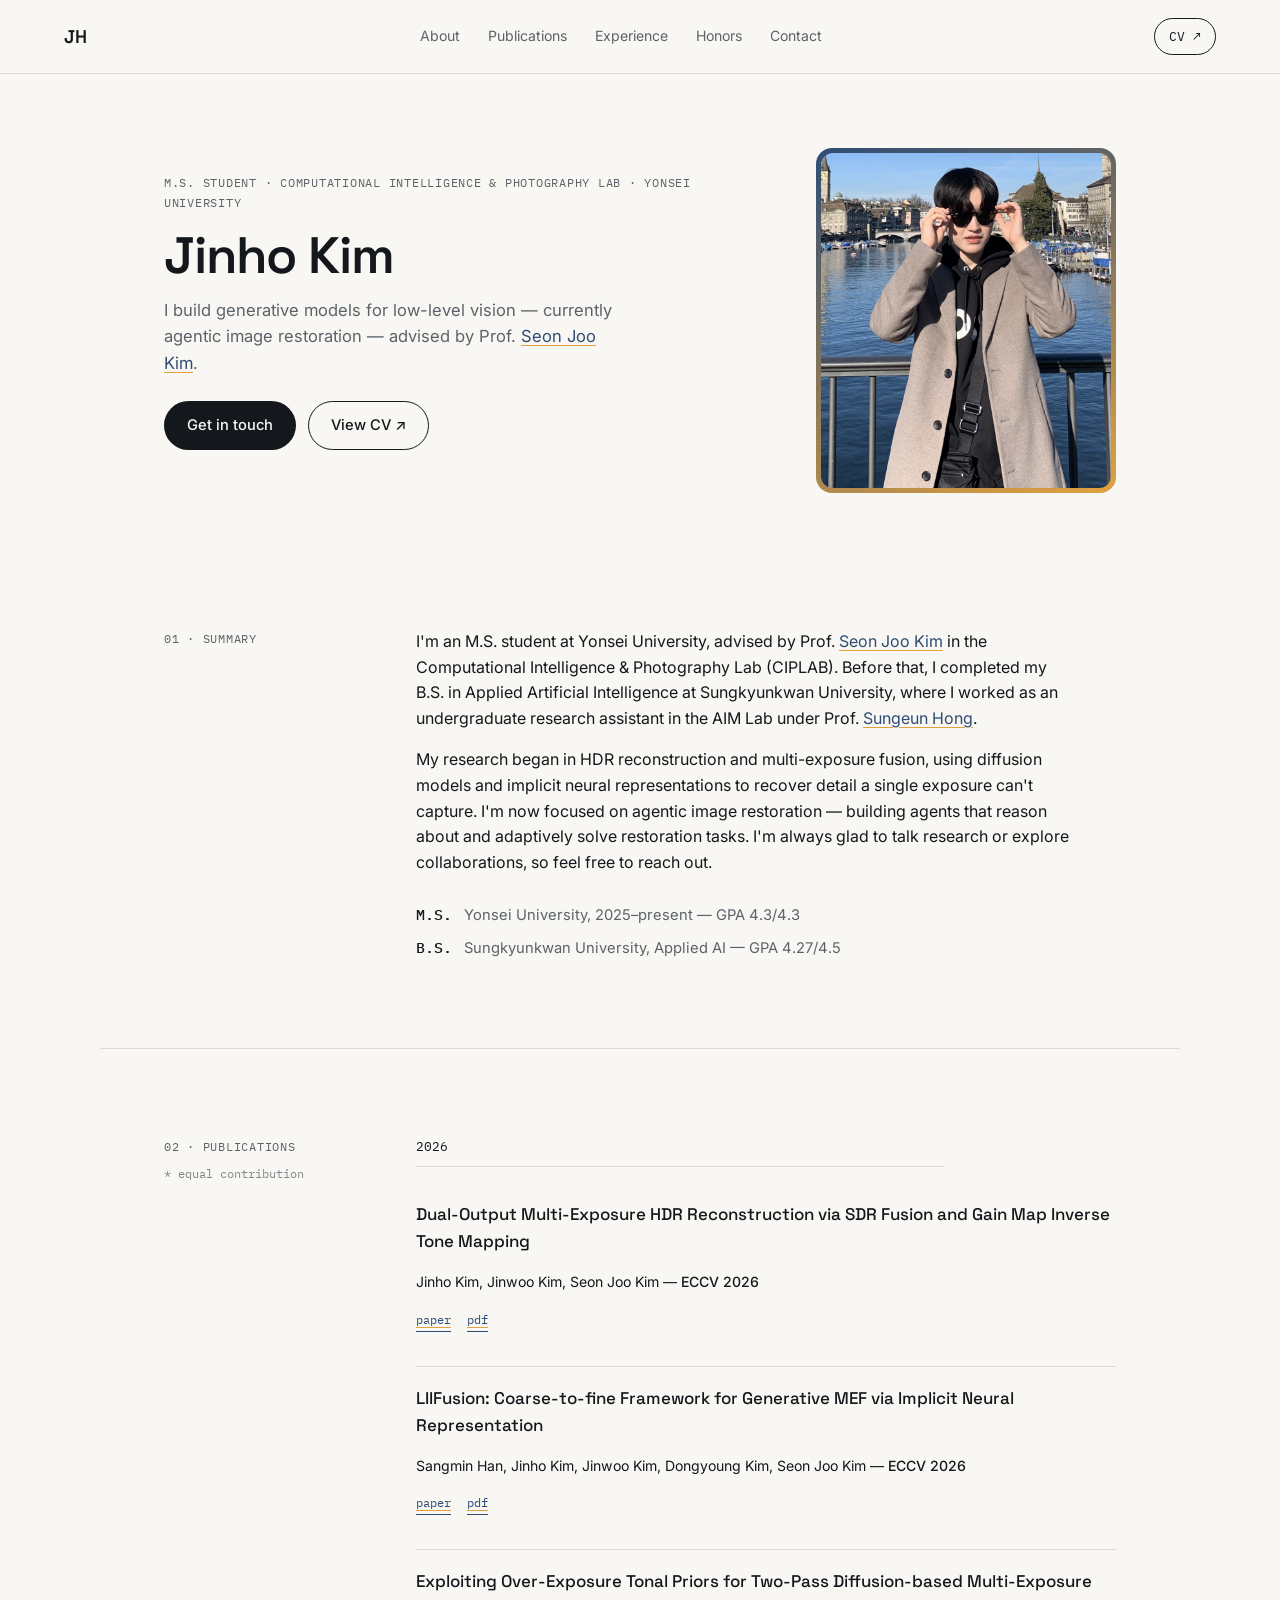
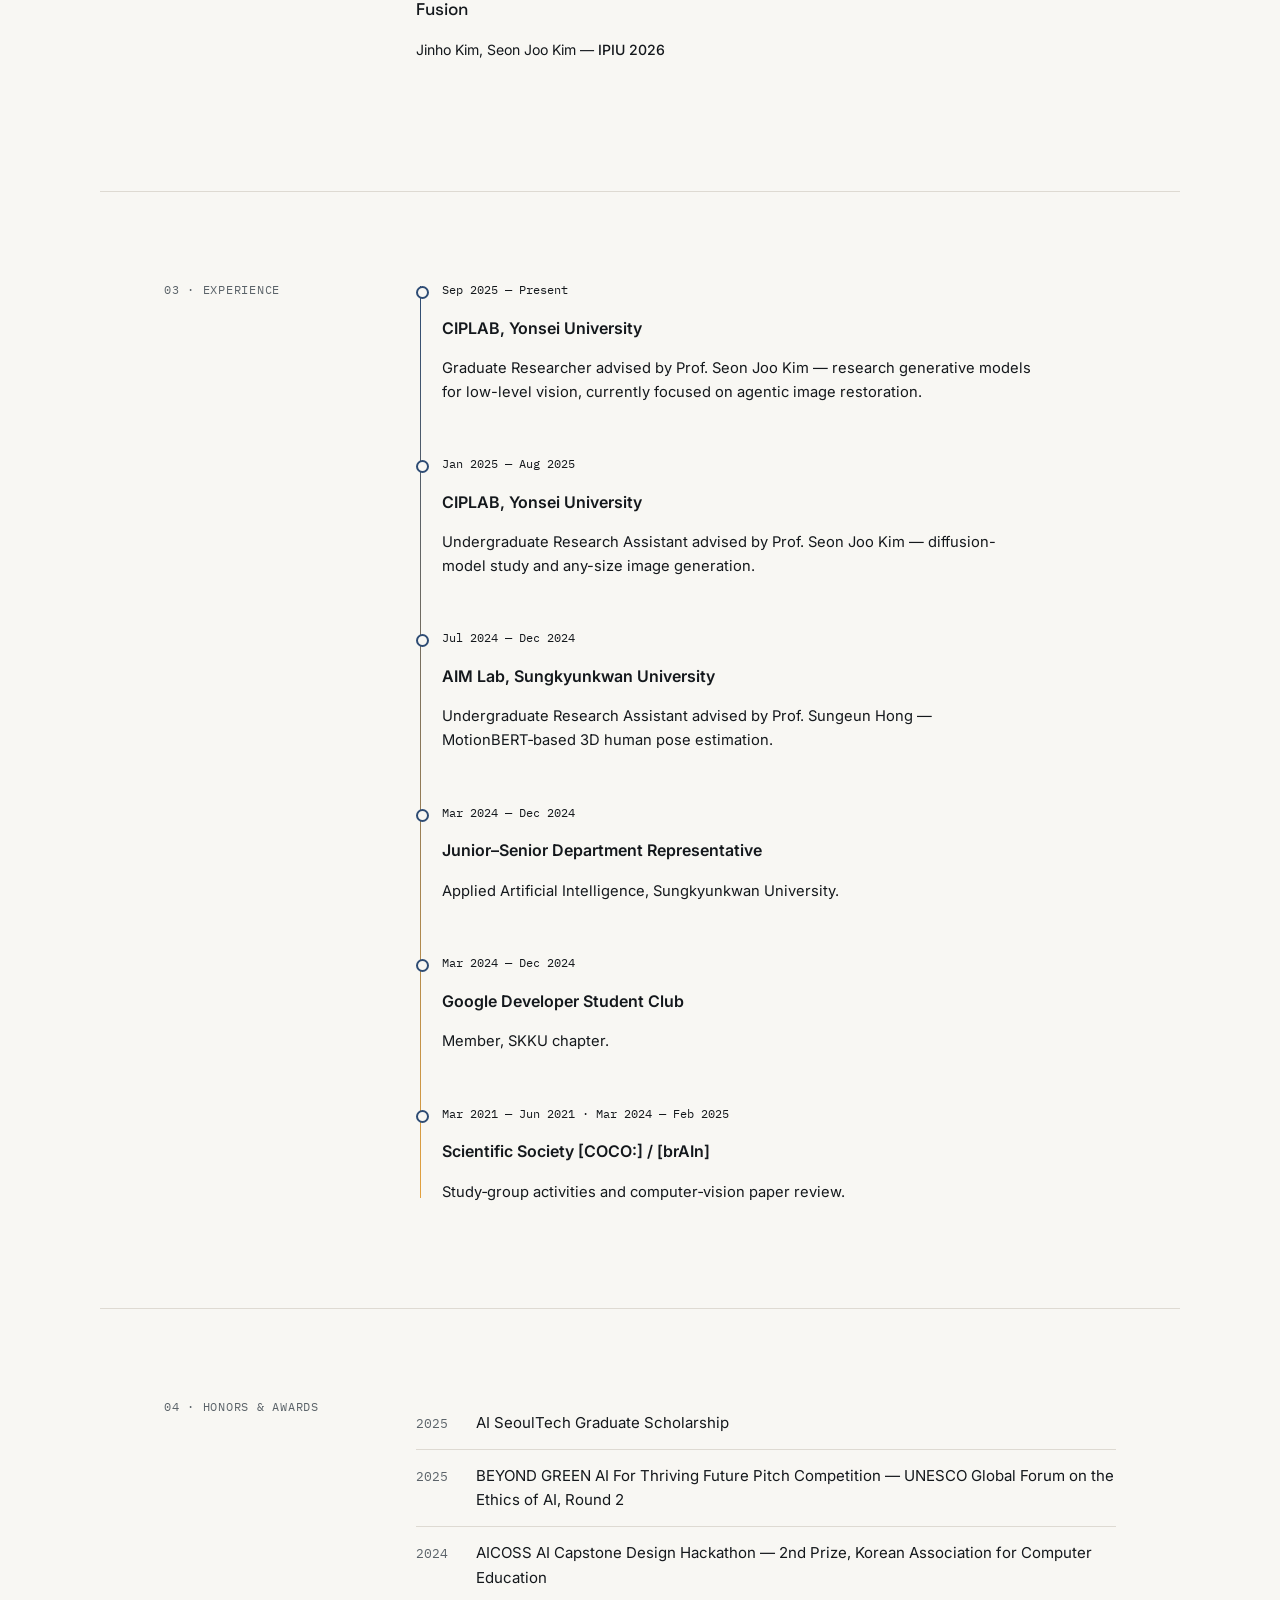
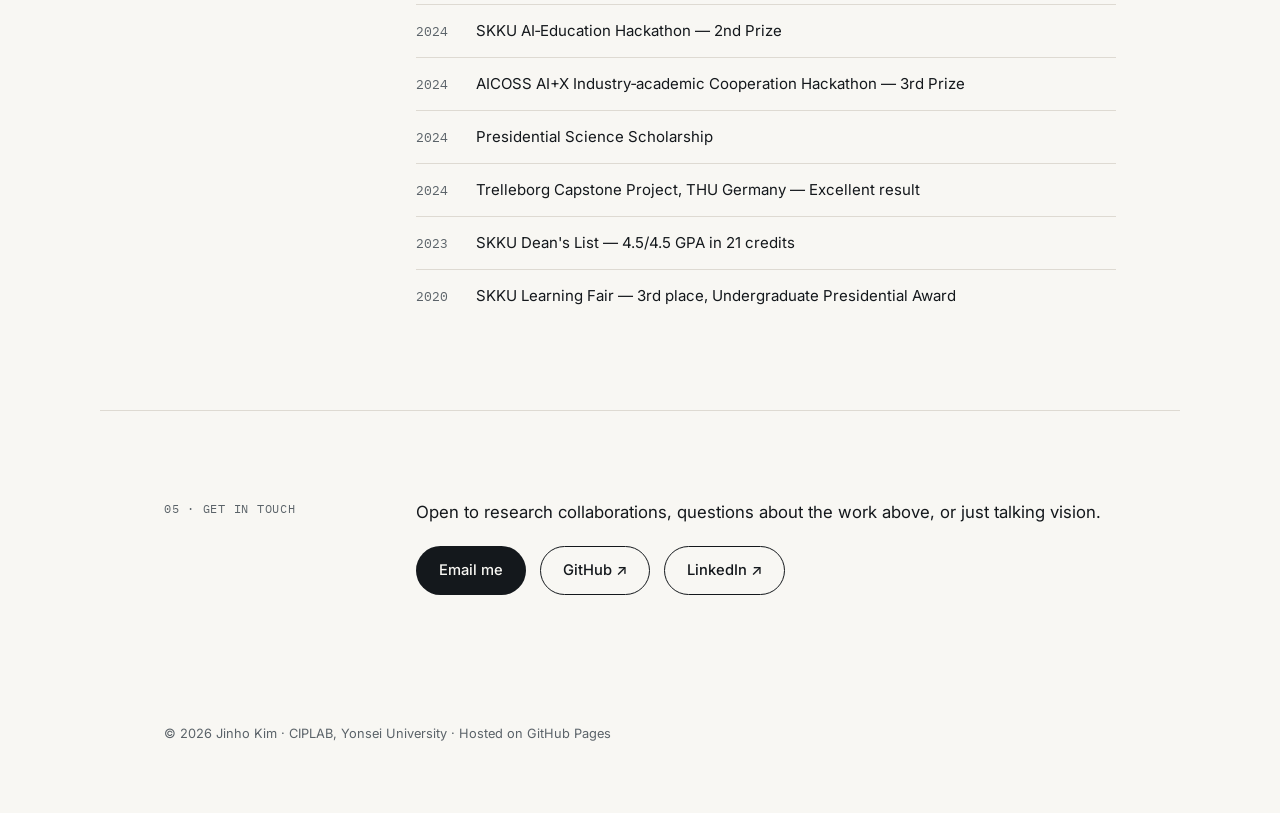
==== commit d5c06b96: "Update index.html" ====
--- a/index.html
+++ b/index.html
@@ -75,7 +75,7 @@
         </p>
         <div class="mini-facts">
           <div><span class="mono">M.S.</span> Yonsei University, 2025–present — GPA 4.3/4.3</div>
-          <div><span class="mono">B.S.</span> Sungkyunkwan University, Applied AI — GPA 4.24/4.5</div>
+          <div><span class="mono">B.S.</span> Sungkyunkwan University, Applied AI — GPA 4.27/4.5</div>
         </div>
       </div>
     </div>
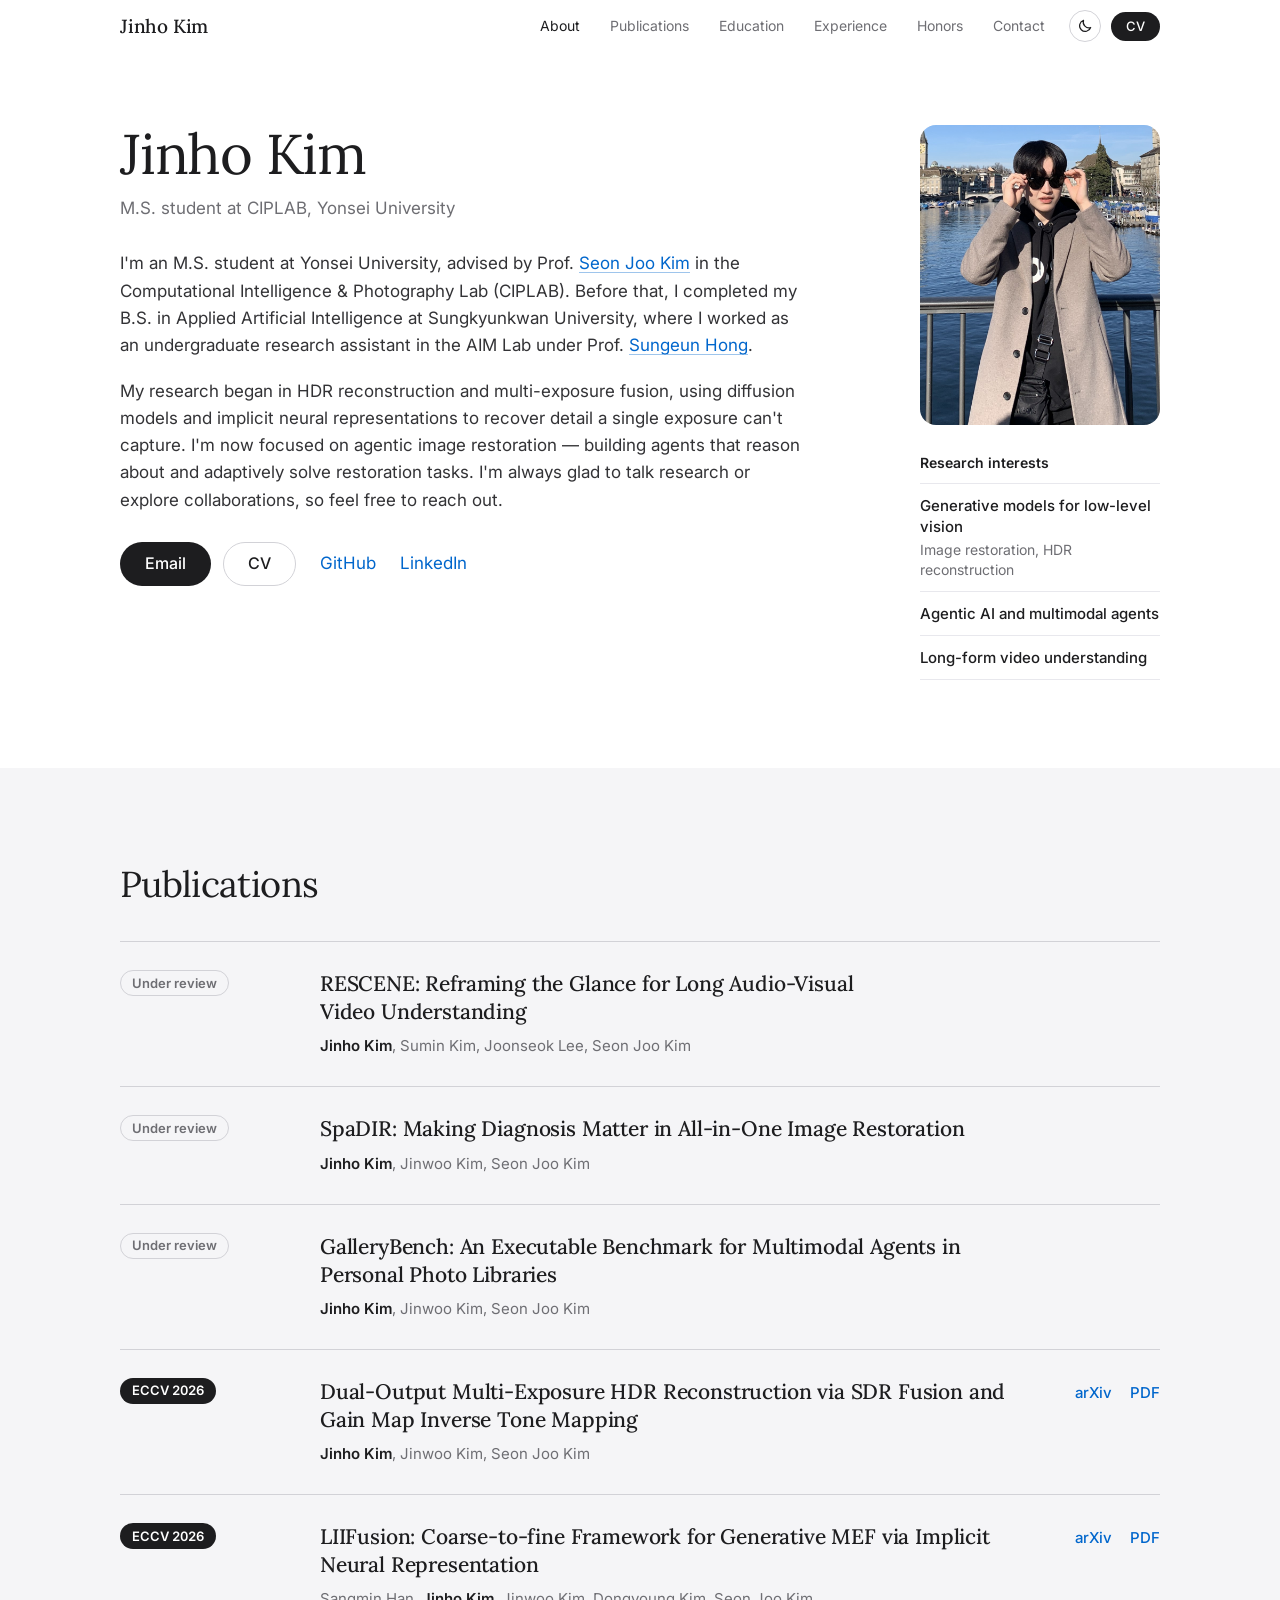
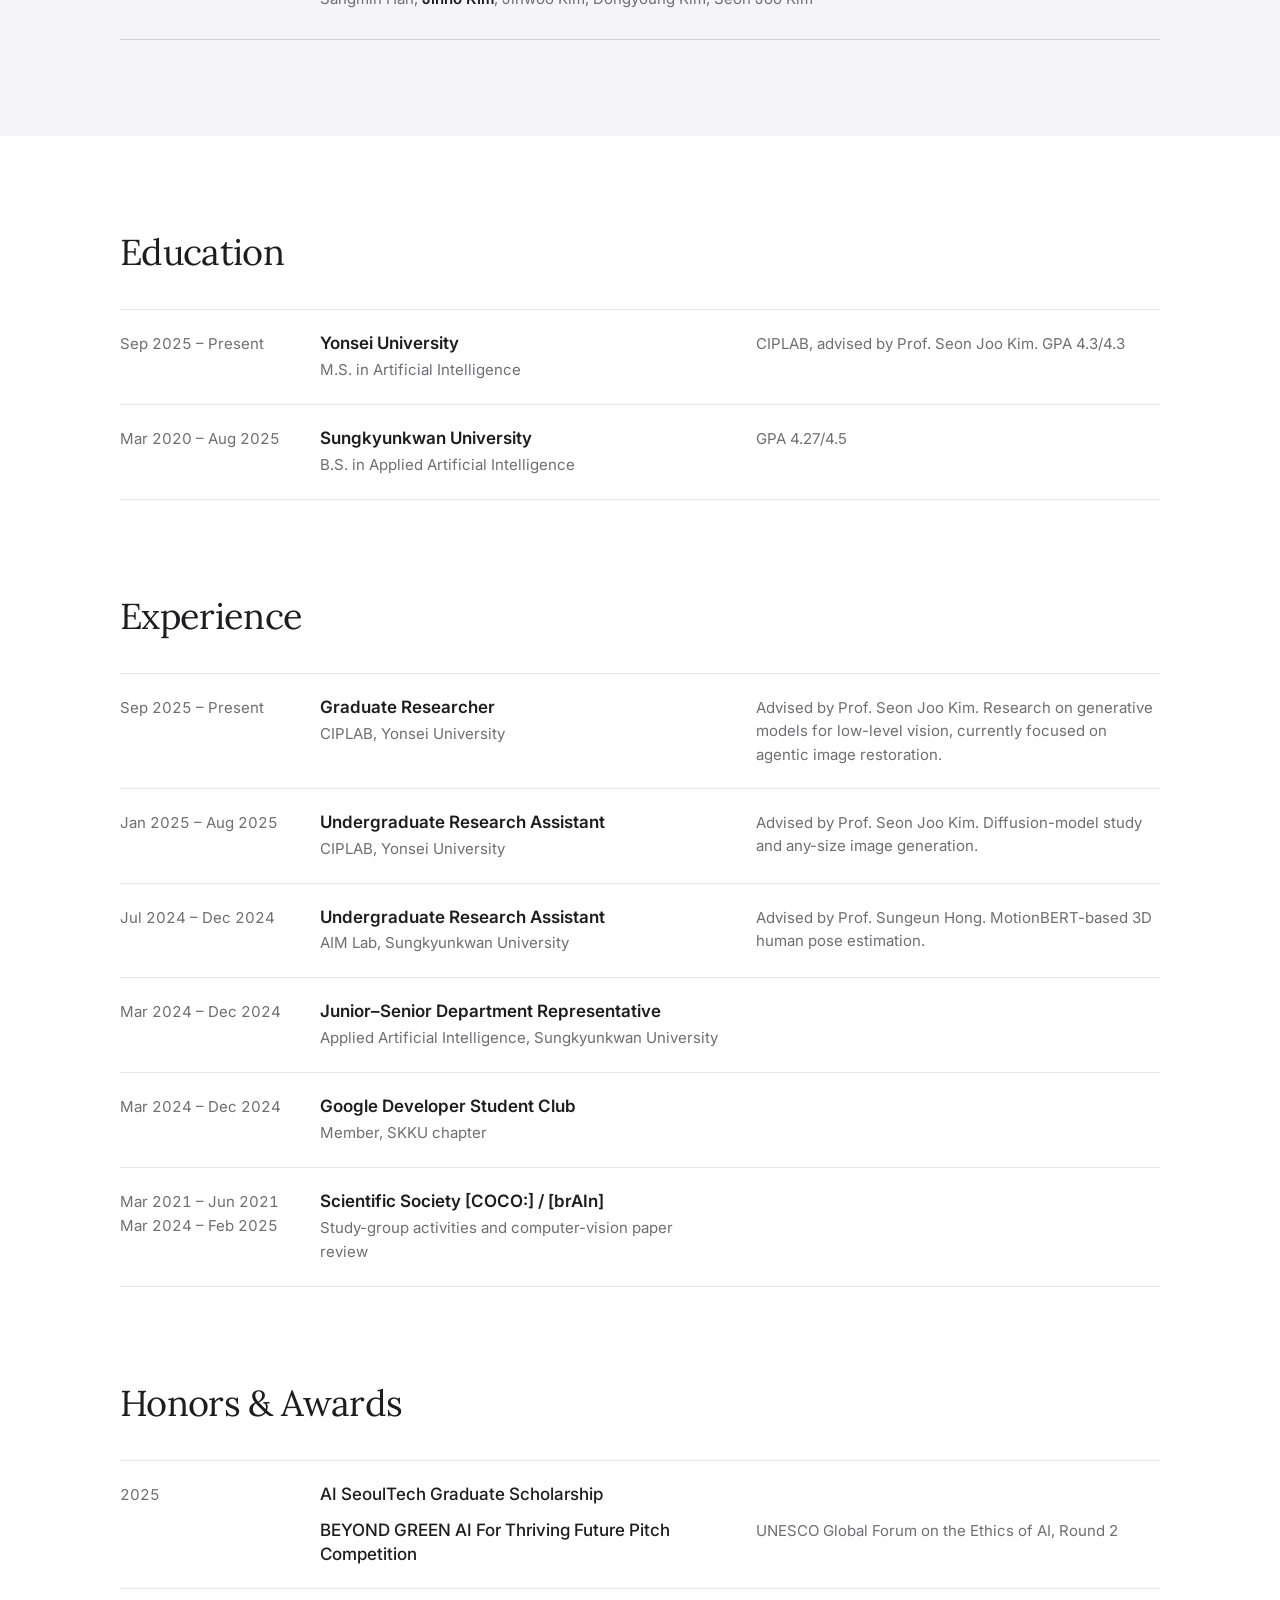
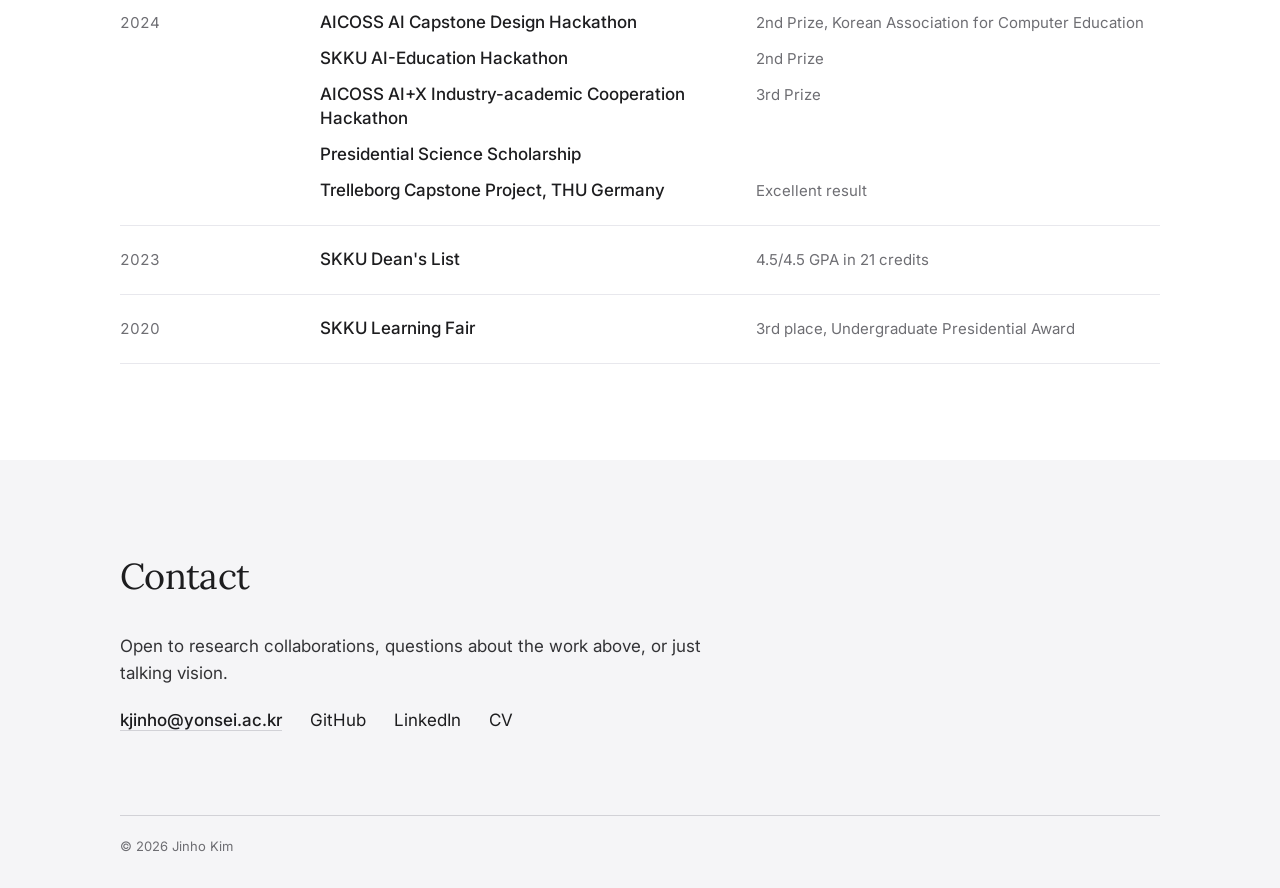
==== commit 2eac9ed2: "Add files via upload" ====
--- a/index.html
+++ b/index.html
@@ -5,207 +5,301 @@
 <meta name="viewport" content="width=device-width, initial-scale=1">
 <title>Jinho Kim — M.S. Student, Yonsei University</title>
 <meta name="description" content="Jinho Kim — M.S. student at CIPLAB, Yonsei University, working on agentic image restoration, after earlier work on HDR reconstruction and multi-exposure fusion.">
+<meta name="theme-color" content="#ffffff" id="theme-color">
+<meta property="og:type" content="website">
+<meta property="og:title" content="Jinho Kim">
+<meta property="og:description" content="M.S. student at CIPLAB, Yonsei University, working on generative models for low-level vision.">
+<meta property="og:url" content="https://vlsrang.github.io/">
+<meta property="og:image" content="https://vlsrang.github.io/assets/profile.jpg">
+
+<script>
+(function(){
+  var theme = null;
+  try { theme = localStorage.getItem('theme'); } catch (e) {}
+  if (theme !== 'light' && theme !== 'dark') {
+    theme = window.matchMedia('(prefers-color-scheme: dark)').matches ? 'dark' : 'light';
+  }
+  document.documentElement.setAttribute('data-theme', theme);
+})();
+</script>
 
 <link rel="preconnect" href="https://fonts.googleapis.com">
 <link rel="preconnect" href="https://fonts.gstatic.com" crossorigin>
-<link href="https://fonts.googleapis.com/css2?family=Space+Grotesk:wght@500;600;700&family=Inter:wght@400;500;600&family=IBM+Plex+Mono:wght@400;500&display=swap" rel="stylesheet">
+<link href="https://fonts.googleapis.com/css2?family=Inter:wght@400;500;600&family=Lora:wght@400;500&display=swap" rel="stylesheet">
 
 <link rel="stylesheet" href="styles.css">
-<link rel="icon" href="data:,">
+<link rel="icon" href="data:image/svg+xml,%3Csvg xmlns='http://www.w3.org/2000/svg' viewBox='0 0 64 64'%3E%3Crect width='64' height='64' rx='14' fill='%231d1d1f'/%3E%3Ctext x='32' y='45' font-family='Georgia,serif' font-size='38' text-anchor='middle' fill='%23ffffff'%3EJ%3C/text%3E%3C/svg%3E">
 </head>
 <body>
 
-<div class="range-meter" id="rangeMeter" aria-hidden="true"></div>
-
-<header class="site-nav" id="siteNav">
-  <a class="nav-mark" href="#top">JH</a>
-  <nav>
-    <a href="#about">About</a>
-    <a href="#publications">Publications</a>
-    <a href="#experience">Experience</a>
-    <a href="#honors">Honors</a>
-    <a href="#contact">Contact</a>
-  </nav>
-  <a class="nav-cv" href="assets/cv.pdf" target="_blank" rel="noopener">CV ↗</a>
+<a class="skip" href="#main">Skip to content</a>
+
+<header class="nav" id="nav">
+  <div class="wrap nav-inner">
+    <a class="nav-name" href="#about">Jinho Kim</a>
+    <nav class="nav-links" aria-label="Sections">
+      <a href="#about">About</a>
+      <a href="#publications">Publications</a>
+      <a href="#education">Education</a>
+      <a href="#experience">Experience</a>
+      <a href="#honors">Honors</a>
+      <a href="#contact">Contact</a>
+    </nav>
+    <div class="nav-tools">
+      <button class="theme-toggle" id="theme-toggle" type="button" aria-label="Switch to dark mode" hidden>
+        <svg class="icon-moon" viewBox="0 0 24 24" aria-hidden="true"><path d="M20.5 14.2A8.5 8.5 0 0 1 9.8 3.5a8.5 8.5 0 1 0 10.7 10.7z"/></svg>
+        <svg class="icon-sun" viewBox="0 0 24 24" aria-hidden="true"><circle cx="12" cy="12" r="4"/><path d="M12 2.5v2M12 19.5v2M2.5 12h2M19.5 12h2M5.3 5.3l1.4 1.4M17.3 17.3l1.4 1.4M5.3 18.7l1.4-1.4M17.3 6.7l1.4-1.4"/></svg>
+      </button>
+      <a class="nav-cv" href="assets/cv.pdf" target="_blank" rel="noopener">CV</a>
+    </div>
+  </div>
 </header>
 
-<main id="top">
-
-  <!-- ===== HERO ===== -->
-  <section class="hero">
-    <div class="hero-text">
-      <p class="eyebrow reveal">M.S. Student · Computational Intelligence &amp; Photography Lab · Yonsei University</p>
-      <h1 class="reveal">Jinho&nbsp;Kim</h1>
-      <p class="hero-sub reveal">
-        I build generative models for low-level vision — currently
-        agentic image restoration — advised by
-        Prof.&nbsp;<a href="https://www.ciplab.kr/members/professor" target="_blank" rel="noopener">Seon Joo Kim</a>.
-      </p>
-      <div class="hero-actions reveal">
-        <a class="btn btn-primary" href="#contact">Get in touch</a>
-        <a class="btn btn-ghost" href="assets/cv.pdf" target="_blank" rel="noopener">View CV ↗</a>
+<main id="main">
+
+  <section class="hero wrap" id="about">
+    <div class="hero-main">
+      <div class="hero-intro">
+        <h1>Jinho Kim</h1>
+        <p class="hero-role">M.S. student at CIPLAB, Yonsei University</p>
       </div>
-    </div>
-    <div class="hero-portrait reveal">
-      <img src="assets/profile.jpg" width="360" height="420">
-    </div>
-  </section>
-
-  <!-- ===== ABOUT ===== -->
-  <section class="section" id="about">
-    <div class="section-grid">
-      <div class="section-label">
-        <p class="eyebrow">01 · Summary</p>
-      </div>
-      <div class="section-body">
-        <p>
-          I'm an M.S. student at Yonsei University, advised by Prof.
-          <a href="https://www.ciplab.kr/members/professor" target="_blank" rel="noopener">Seon Joo Kim</a>
-          in the Computational Intelligence &amp; Photography Lab (CIPLAB). Before that,
-          I completed my B.S. in Applied Artificial Intelligence at Sungkyunkwan University,
-          where I worked as an undergraduate research assistant in the AIM Lab under
-          Prof. <a href="https://www.csehong.com/" target="_blank" rel="noopener">Sungeun Hong</a>.
-        </p>
-        <p>
-          My research began in HDR reconstruction and multi-exposure fusion, using diffusion
-          models and implicit neural representations to recover detail a single exposure can't
-          capture. I'm now focused on agentic image restoration — building agents that reason
-          about and adaptively solve restoration tasks. I'm always glad to talk research or
-          explore collaborations, so feel free to reach out.
-        </p>
-        <div class="mini-facts">
-          <div><span class="mono">M.S.</span> Yonsei University, 2025–present — GPA 4.3/4.3</div>
-          <div><span class="mono">B.S.</span> Sungkyunkwan University, Applied AI — GPA 4.27/4.5</div>
+      <div class="hero-body">
+        <div class="prose">
+          <p>
+            I'm an M.S. student at Yonsei University, advised by Prof.
+            <a href="https://www.ciplab.kr/members/professor" target="_blank" rel="noopener">Seon Joo Kim</a>
+            in the Computational Intelligence &amp; Photography Lab (CIPLAB). Before that,
+            I completed my B.S. in Applied Artificial Intelligence at Sungkyunkwan University,
+            where I worked as an undergraduate research assistant in the AIM Lab under
+            Prof. <a href="https://www.csehong.com/" target="_blank" rel="noopener">Sungeun Hong</a>.
+          </p>
+          <p>
+            My research began in HDR reconstruction and multi-exposure fusion, using diffusion
+            models and implicit neural representations to recover detail a single exposure can't
+            capture. I'm now focused on agentic image restoration — building agents that reason
+            about and adaptively solve restoration tasks. I'm always glad to talk research or
+            explore collaborations, so feel free to reach out.
+          </p>
+        </div>
+        <div class="hero-actions">
+          <a class="btn btn-solid" href="mailto:kjinho@yonsei.ac.kr">Email</a>
+          <a class="btn btn-line" href="assets/cv.pdf" target="_blank" rel="noopener">CV</a>
+          <a class="link" href="https://github.com/vlsrang" target="_blank" rel="noopener">GitHub</a>
+          <a class="link" href="https://www.linkedin.com/in/jinho-kim-07a940298" target="_blank" rel="noopener">LinkedIn</a>
         </div>
       </div>
     </div>
-  </section>
-
-  <!-- ===== PUBLICATIONS ===== -->
-  <section class="section" id="publications">
-    <div class="section-grid">
-      <div class="section-label">
-        <p class="eyebrow">02 · Publications</p>
-        <p class="label-note">* equal contribution</p>
-      </div>
-      <div class="section-body">
-
-        <div class="pub-year">
-          <p class="mono year-tag">2026</p>
-          <ul class="pub-list">
-            <li>
-              <p class="pub-title">Dual‑Output Multi‑Exposure HDR Reconstruction via SDR Fusion and Gain Map Inverse Tone Mapping</p>
-              <p class="pub-meta">Jinho Kim, Jinwoo Kim, Seon Joo Kim  — <span class="pub-venue">ECCV 2026</span></p>
-              <p class="pub-links">
-                <a href="https://arxiv.org/abs/2608.05626" target="_blank" rel="noopener">paper</a>
-                <a href="https://arxiv.org/pdf/2608.05626" target="_blank" rel="noopener">pdf</a>
-              </p>
-            </li>
-            <li>
-              <p class="pub-title">LIIFusion: Coarse‑to‑fine Framework for Generative MEF via Implicit Neural Representation </p>
-              <p class="pub-meta">Sangmin Han, Jinho Kim, Jinwoo Kim, Dongyoung Kim, Seon Joo Kim — <span class="pub-venue">ECCV 2026</span> </p>
-              <p class="pub-links">
-                <a href="https://arxiv.org/abs/2607.17611" target="_blank" rel="noopener">paper</a>
-                <a href="https://arxiv.org/pdf/2607.17611" target="_blank" rel="noopener">pdf</a>
-              </p>
-            </li>
-            <li>
-              <p class="pub-title">Exploiting Over‑Exposure Tonal Priors for Two‑Pass Diffusion‑based Multi‑Exposure Fusion </p>
-              <p class="pub-meta">Jinho Kim, Seon Joo Kim — <span class="pub-venue">IPIU 2026</span></p>
-            </li>
-          </ul>
-        </div>
-
-      </div>
-    </div>
-  </section>
-
-  <!-- ===== EXPERIENCE ===== -->
-  <section class="section" id="experience">
-    <div class="section-grid">
-      <div class="section-label">
-        <p class="eyebrow">03 · Experience</p>
-      </div>
-      <div class="section-body">
-        <ul class="timeline">
+    <div class="hero-side">
+      <figure class="hero-photo">
+        <img src="assets/profile.jpg" alt="Portrait of Jinho Kim" width="900" height="1125">
+      </figure>
+      <div class="facts">
+        <h2 class="facts-title">Research interests</h2>
+        <ul>
           <li>
-            <p class="mono tl-date">Sep 2025 — Present</p>
-            <p class="tl-title">CIPLAB, Yonsei University</p>
-            <p class="tl-desc">Graduate Researcher advised by Prof. Seon Joo Kim — research generative models for low-level vision, currently focused on agentic image restoration.</p>
+            <span class="fact-main">Generative models for low-level vision</span>
+            <span class="fact-sub">Image restoration, HDR reconstruction</span>
           </li>
-          <li>
-            <p class="mono tl-date">Jan 2025 — Aug 2025</p>
-            <p class="tl-title">CIPLAB, Yonsei University</p>
-            <p class="tl-desc">Undergraduate Research Assistant advised by Prof. Seon Joo Kim — diffusion-model study and any-size image generation.</p>
-          </li>
-          <li>
-            <p class="mono tl-date">Jul 2024 — Dec 2024</p>
-            <p class="tl-title">AIM Lab, Sungkyunkwan University</p>
-            <p class="tl-desc">Undergraduate Research Assistant advised by Prof. Sungeun Hong — MotionBERT‑based 3D human pose estimation.</p>
-          </li>
-          <li>
-            <p class="mono tl-date">Mar 2024 — Dec 2024</p>
-            <p class="tl-title">Junior–Senior Department Representative</p>
-            <p class="tl-desc">Applied Artificial Intelligence, Sungkyunkwan University.</p>
-          </li>
-          <li>
-            <p class="mono tl-date">Mar 2024 — Dec 2024</p>
-            <p class="tl-title">Google Developer Student Club</p>
-            <p class="tl-desc">Member, SKKU chapter.</p>
-          </li>
-          <li>
-            <p class="mono tl-date">Mar 2021 — Jun 2021 · Mar 2024 — Feb 2025</p>
-            <p class="tl-title">Scientific Society [COCO:] / [brAIn]</p>
-            <p class="tl-desc">Study‑group activities and computer‑vision paper review.</p>
-          </li>
+          <li><span class="fact-main">Agentic AI and multimodal agents</span></li>
+          <li><span class="fact-main">Long-form video understanding</span></li>
         </ul>
       </div>
     </div>
   </section>
 
-  <!-- ===== HONORS ===== -->
-  <section class="section" id="honors">
-    <div class="section-grid">
-      <div class="section-label">
-        <p class="eyebrow">04 · Honors &amp; Awards</p>
-      </div>
-      <div class="section-body">
-        <ul class="honors-list">
-          <li><span class="mono honor-year">2025</span><span>AI SeoulTech Graduate Scholarship</span></li>
-          <li><span class="mono honor-year">2025</span><span>BEYOND GREEN AI For Thriving Future Pitch Competition — UNESCO Global Forum on the Ethics of AI, Round 2</span></li>
-          <li><span class="mono honor-year">2024</span><span>AICOSS AI Capstone Design Hackathon — 2nd Prize, Korean Association for Computer Education</span></li>
-          <li><span class="mono honor-year">2024</span><span>SKKU AI‑Education Hackathon — 2nd Prize</span></li>
-          <li><span class="mono honor-year">2024</span><span>AICOSS AI+X Industry‑academic Cooperation Hackathon — 3rd Prize</span></li>
-          <li><span class="mono honor-year">2024</span><span>Presidential Science Scholarship</span></li>
-          <li><span class="mono honor-year">2024</span><span>Trelleborg Capstone Project, THU Germany — Excellent result</span></li>
-          <li><span class="mono honor-year">2023</span><span>SKKU Dean's List — 4.5/4.5 GPA in 21 credits</span></li>
-          <li><span class="mono honor-year">2020</span><span>SKKU Learning Fair — 3rd place, Undergraduate Presidential Award</span></li>
-        </ul>
-      </div>
-    </div>
-  </section>
-
-  <!-- ===== CONTACT ===== -->
-  <section class="section contact-section" id="contact">
-    <div class="section-grid">
-      <div class="section-label">
-        <p class="eyebrow">05 · Get in Touch</p>
-      </div>
-      <div class="section-body">
-        <p class="contact-lead">Open to research collaborations, questions about the work above, or just talking vision.</p>
-        <div class="contact-row">
-          <a class="btn btn-primary" href="mailto:kjinho@yonsei.ac.kr">Email me</a>
-          <a class="btn btn-ghost" href="https://github.com/vlsrang" target="_blank" rel="noopener">GitHub ↗</a>
-          <a class="btn btn-ghost" href="https://www.linkedin.com/in/jinho-kim-07a940298" target="_blank" rel="noopener">LinkedIn ↗</a>
-        </div>
-      </div>
+  <section class="section section-band" id="publications" aria-labelledby="publications-title">
+    <div class="wrap">
+      <h2 class="title" id="publications-title">Publications</h2>
+      <ul class="rows">
+        <li class="row pub">
+          <div class="row-meta"><span class="badge badge-line">Under review</span></div>
+          <div class="row-main">
+            <h3 class="pub-title">RESCENE: Reframing the Glance for Long Audio-Visual Video Understanding</h3>
+            <p class="pub-authors"><strong>Jinho Kim</strong>, Sumin Kim, Joonseok Lee, Seon Joo Kim</p>
+          </div>
+        </li>
+        <li class="row pub">
+          <div class="row-meta"><span class="badge badge-line">Under review</span></div>
+          <div class="row-main">
+            <h3 class="pub-title">SpaDIR: Making Diagnosis Matter in All-in-One Image Restoration</h3>
+            <p class="pub-authors"><strong>Jinho Kim</strong>, Jinwoo Kim, Seon Joo Kim</p>
+          </div>
+        </li>
+        <li class="row pub">
+          <div class="row-meta"><span class="badge badge-line">Under review</span></div>
+          <div class="row-main">
+            <h3 class="pub-title">GalleryBench: An Executable Benchmark for Multimodal Agents in Personal Photo Libraries</h3>
+            <p class="pub-authors"><strong>Jinho Kim</strong>, Jinwoo Kim, Seon Joo Kim</p>
+          </div>
+        </li>
+        <li class="row pub">
+          <div class="row-meta"><span class="badge badge-solid">ECCV 2026</span></div>
+          <div class="row-main">
+            <h3 class="pub-title">Dual-Output Multi-Exposure HDR Reconstruction via SDR Fusion and Gain Map Inverse Tone Mapping</h3>
+            <p class="pub-authors"><strong>Jinho Kim</strong>, Jinwoo Kim, Seon Joo Kim</p>
+          </div>
+          <p class="pub-links">
+            <a class="link" href="https://arxiv.org/abs/2608.05626" target="_blank" rel="noopener">arXiv</a>
+            <a class="link" href="https://arxiv.org/pdf/2608.05626" target="_blank" rel="noopener">PDF</a>
+          </p>
+        </li>
+        <li class="row pub">
+          <div class="row-meta"><span class="badge badge-solid">ECCV 2026</span></div>
+          <div class="row-main">
+            <h3 class="pub-title">LIIFusion: Coarse-to-fine Framework for Generative MEF via Implicit Neural Representation</h3>
+            <p class="pub-authors">Sangmin Han, <strong>Jinho Kim</strong>, Jinwoo Kim, Dongyoung Kim, Seon Joo Kim</p>
+          </div>
+          <p class="pub-links">
+            <a class="link" href="https://arxiv.org/abs/2607.17611" target="_blank" rel="noopener">arXiv</a>
+            <a class="link" href="https://arxiv.org/pdf/2607.17611" target="_blank" rel="noopener">PDF</a>
+          </p>
+        </li>
+      </ul>
+    </div>
+  </section>
+
+  <section class="section" id="education" aria-labelledby="education-title">
+    <div class="wrap">
+      <h2 class="title" id="education-title">Education</h2>
+      <ul class="rows">
+        <li class="row">
+          <p class="row-meta">Sep 2025 – Present</p>
+          <div class="row-main">
+            <h3 class="row-title">Yonsei University</h3>
+            <p class="row-sub">M.S. in Artificial Intelligence</p>
+          </div>
+          <p class="row-aside">CIPLAB, advised by Prof. Seon Joo Kim. GPA 4.3/4.3</p>
+        </li>
+        <li class="row">
+          <p class="row-meta">Mar 2020 – Aug 2025</p>
+          <div class="row-main">
+            <h3 class="row-title">Sungkyunkwan University</h3>
+            <p class="row-sub">B.S. in Applied Artificial Intelligence</p>
+          </div>
+          <p class="row-aside">GPA 4.27/4.5</p>
+        </li>
+      </ul>
+    </div>
+  </section>
+
+  <section class="section section-flush" id="experience" aria-labelledby="experience-title">
+    <div class="wrap">
+      <h2 class="title" id="experience-title">Experience</h2>
+      <ul class="rows">
+        <li class="row">
+          <p class="row-meta">Sep 2025 – Present</p>
+          <div class="row-main">
+            <h3 class="row-title">Graduate Researcher</h3>
+            <p class="row-sub">CIPLAB, Yonsei University</p>
+          </div>
+          <p class="row-aside">Advised by Prof. Seon Joo Kim. Research on generative models for low-level vision, currently focused on agentic image restoration.</p>
+        </li>
+        <li class="row">
+          <p class="row-meta">Jan 2025 – Aug 2025</p>
+          <div class="row-main">
+            <h3 class="row-title">Undergraduate Research Assistant</h3>
+            <p class="row-sub">CIPLAB, Yonsei University</p>
+          </div>
+          <p class="row-aside">Advised by Prof. Seon Joo Kim. Diffusion-model study and any-size image generation.</p>
+        </li>
+        <li class="row">
+          <p class="row-meta">Jul 2024 – Dec 2024</p>
+          <div class="row-main">
+            <h3 class="row-title">Undergraduate Research Assistant</h3>
+            <p class="row-sub">AIM Lab, Sungkyunkwan University</p>
+          </div>
+          <p class="row-aside">Advised by Prof. Sungeun Hong. MotionBERT-based 3D human pose estimation.</p>
+        </li>
+        <li class="row">
+          <p class="row-meta">Mar 2024 – Dec 2024</p>
+          <div class="row-main">
+            <h3 class="row-title">Junior–Senior Department Representative</h3>
+            <p class="row-sub">Applied Artificial Intelligence, Sungkyunkwan University</p>
+          </div>
+        </li>
+        <li class="row">
+          <p class="row-meta">Mar 2024 – Dec 2024</p>
+          <div class="row-main">
+            <h3 class="row-title">Google Developer Student Club</h3>
+            <p class="row-sub">Member, SKKU chapter</p>
+          </div>
+        </li>
+        <li class="row">
+          <p class="row-meta">Mar 2021 – Jun 2021<br>Mar 2024 – Feb 2025</p>
+          <div class="row-main">
+            <h3 class="row-title">Scientific Society [COCO:] / [brAIn]</h3>
+            <p class="row-sub">Study-group activities and computer-vision paper review</p>
+          </div>
+        </li>
+      </ul>
+    </div>
+  </section>
+
+  <section class="section section-flush" id="honors" aria-labelledby="honors-title">
+    <div class="wrap">
+      <h2 class="title" id="honors-title">Honors &amp; Awards</h2>
+      <ul class="rows rows-quiet">
+        <li class="row">
+          <p class="row-meta">2025</p>
+          <h3 class="row-title">AI SeoulTech Graduate Scholarship</h3>
+        </li>
+        <li class="row is-cont">
+          <p class="row-meta">2025</p>
+          <h3 class="row-title">BEYOND GREEN AI For Thriving Future Pitch Competition</h3>
+          <p class="row-aside">UNESCO Global Forum on the Ethics of AI, Round 2</p>
+        </li>
+        <li class="row">
+          <p class="row-meta">2024</p>
+          <h3 class="row-title">AICOSS AI Capstone Design Hackathon</h3>
+          <p class="row-aside">2nd Prize, Korean Association for Computer Education</p>
+        </li>
+        <li class="row is-cont">
+          <p class="row-meta">2024</p>
+          <h3 class="row-title">SKKU AI-Education Hackathon</h3>
+          <p class="row-aside">2nd Prize</p>
+        </li>
+        <li class="row is-cont">
+          <p class="row-meta">2024</p>
+          <h3 class="row-title">AICOSS AI+X Industry-academic Cooperation Hackathon</h3>
+          <p class="row-aside">3rd Prize</p>
+        </li>
+        <li class="row is-cont">
+          <p class="row-meta">2024</p>
+          <h3 class="row-title">Presidential Science Scholarship</h3>
+        </li>
+        <li class="row is-cont">
+          <p class="row-meta">2024</p>
+          <h3 class="row-title">Trelleborg Capstone Project, THU Germany</h3>
+          <p class="row-aside">Excellent result</p>
+        </li>
+        <li class="row">
+          <p class="row-meta">2023</p>
+          <h3 class="row-title">SKKU Dean's List</h3>
+          <p class="row-aside">4.5/4.5 GPA in 21 credits</p>
+        </li>
+        <li class="row">
+          <p class="row-meta">2020</p>
+          <h3 class="row-title">SKKU Learning Fair</h3>
+          <p class="row-aside">3rd place, Undergraduate Presidential Award</p>
+        </li>
+      </ul>
     </div>
   </section>
 
 </main>
 
-<footer class="site-footer">
-  <p>© 2026 Jinho Kim · CIPLAB, Yonsei University · Hosted on GitHub Pages</p>
+<footer class="contact" id="contact">
+  <div class="wrap">
+    <h2 class="title">Contact</h2>
+    <p class="contact-lead">Open to research collaborations, questions about the work above, or just talking vision.</p>
+    <div class="contact-links">
+      <a class="contact-mail" href="mailto:kjinho@yonsei.ac.kr">kjinho@yonsei.ac.kr</a>
+      <a href="https://github.com/vlsrang" target="_blank" rel="noopener">GitHub</a>
+      <a href="https://www.linkedin.com/in/jinho-kim-07a940298" target="_blank" rel="noopener">LinkedIn</a>
+      <a href="assets/cv.pdf" target="_blank" rel="noopener">CV</a>
+    </div>
+    <p class="contact-foot">© 2026 Jinho Kim</p>
+  </div>
 </footer>
 
 <script src="script.js"></script>
--- a/styles.css
+++ b/styles.css
@@ -1,368 +1,497 @@
-/* =========================================================
-   Tokens
-   ========================================================= */
 :root{
-  --paper:      #F8F7F3;
-  --paper-dim:  #F1EFE9;
-  --ink:        #14181C;
-  --ink-soft:   #5B6369;
-  --shadow:     #2E4C74;   /* underexposed blue  */
-  --shadow-dim: #6C86A6;
-  --highlight:  #E3A13E;   /* overexposed amber  */
-  --highlight-dim: #EFC685;
-  --hairline:   #DEDAD2;
-
-  --display: "Space Grotesk", "Inter", -apple-system, BlinkMacSystemFont, "Segoe UI", sans-serif;
-  --body:    "Inter", -apple-system, BlinkMacSystemFont, "Segoe UI", sans-serif;
-  --mono:    "IBM Plex Mono", ui-monospace, "SFMono-Regular", Menlo, monospace;
-
-  --max: 1080px;
-  --gap-label: 220px;
-}
-
-*{ box-sizing: border-box; }
-html{ scroll-behavior: smooth; }
+  color-scheme: light;
+
+  --canvas: #ffffff;
+  --surface: #f5f5f7;
+  --ink: #1d1d1f;
+  --body: #333336;
+  --muted: #6e6e73;
+  --line: #e8e8ed;
+  --line-strong: #d2d2d7;
+  --accent: #0066cc;
+
+  --serif: "Lora", ui-serif, "New York", "Iowan Old Style", Georgia, serif;
+  --sans: -apple-system, BlinkMacSystemFont, "SF Pro Text", "Inter", "Segoe UI", Roboto, "Helvetica Neue", Arial, sans-serif;
+
+  --wrap: 1040px;
+  --gutter: clamp(20px, 5vw, 40px);
+  --meta: 168px;
+  --nav: 52px;
+}
+
+:root[data-theme="dark"]{
+  color-scheme: dark;
+
+  --canvas: #161617;
+  --surface: #1d1d1f;
+  --ink: #f5f5f7;
+  --body: #d2d2d7;
+  --muted: #a1a1a6;
+  --line: #2c2c2e;
+  --line-strong: #424245;
+  --accent: #2997ff;
+}
+
+@media (prefers-color-scheme: dark){
+  :root:not([data-theme]){
+    color-scheme: dark;
+
+    --canvas: #161617;
+    --surface: #1d1d1f;
+    --ink: #f5f5f7;
+    --body: #d2d2d7;
+    --muted: #a1a1a6;
+    --line: #2c2c2e;
+    --line-strong: #424245;
+    --accent: #2997ff;
+  }
+}
+
+*, *::before, *::after{ box-sizing: border-box; }
+
+html{
+  scroll-behavior: smooth;
+  -webkit-text-size-adjust: 100%;
+}
+
+body{
+  margin: 0;
+  background: var(--canvas);
+  color: var(--body);
+  font-family: var(--sans);
+  font-size: 1.0625rem;
+  line-height: 1.6;
+  -webkit-font-smoothing: antialiased;
+  text-rendering: optimizeLegibility;
+}
+
+h1, h2, h3, p, ul, figure{ margin: 0; }
+ul{ padding: 0; list-style: none; }
+img{ display: block; max-width: 100%; height: auto; }
+a{ color: inherit; text-decoration: none; }
+strong{ font-weight: 600; color: var(--ink); }
+
+::selection{ background: color-mix(in srgb, var(--accent) 22%, transparent); }
+
+:focus-visible{
+  outline: 2px solid var(--accent);
+  outline-offset: 3px;
+  border-radius: 4px;
+}
+
+.skip{
+  position: absolute;
+  left: 16px;
+  top: -64px;
+  z-index: 20;
+  padding: 10px 16px;
+  border-radius: 999px;
+  background: var(--ink);
+  color: var(--canvas);
+  font-size: 0.875rem;
+  font-weight: 500;
+}
+.skip:focus{ top: 12px; }
+
+.wrap{
+  max-width: calc(var(--wrap) + 2 * var(--gutter));
+  margin-inline: auto;
+  padding-inline: var(--gutter);
+}
+
+.link{
+  color: var(--accent);
+  text-underline-offset: 3px;
+}
+.link:hover{ text-decoration: underline; }
+
+.prose a{
+  color: var(--accent);
+  text-decoration: underline;
+  text-decoration-thickness: 1px;
+  text-decoration-color: color-mix(in srgb, var(--accent) 38%, transparent);
+  text-underline-offset: 3px;
+  transition: text-decoration-color 0.15s ease;
+}
+.prose a:hover{ text-decoration-color: var(--accent); }
+
+.nav{
+  position: sticky;
+  top: 0;
+  z-index: 10;
+  background: var(--canvas);
+  background: color-mix(in srgb, var(--canvas) 78%, transparent);
+  -webkit-backdrop-filter: saturate(180%) blur(20px);
+  backdrop-filter: saturate(180%) blur(20px);
+  border-bottom: 1px solid transparent;
+  transition: border-color 0.2s ease;
+}
+.nav.is-scrolled{ border-bottom-color: var(--line); }
+
+.nav-inner{
+  display: flex;
+  align-items: center;
+  gap: 24px;
+  height: var(--nav);
+}
+.nav-name{
+  font-family: var(--serif);
+  font-size: 1.1875rem;
+  font-weight: 500;
+  letter-spacing: -0.01em;
+  color: var(--ink);
+}
+.nav-links{
+  display: flex;
+  gap: clamp(16px, 2.4vw, 30px);
+  margin-left: auto;
+}
+.nav-links a{
+  font-size: 0.875rem;
+  color: var(--muted);
+  transition: color 0.15s ease;
+}
+.nav-links a:hover,
+.nav-links a[aria-current="true"]{ color: var(--ink); }
+
+.nav-tools{
+  display: flex;
+  align-items: center;
+  gap: 10px;
+}
+.theme-toggle{
+  display: inline-grid;
+  place-items: center;
+  width: 32px;
+  height: 32px;
+  padding: 0;
+  border: 1px solid var(--line-strong);
+  border-radius: 999px;
+  background: transparent;
+  color: var(--ink);
+  cursor: pointer;
+  transition: border-color 0.15s ease;
+}
+.theme-toggle[hidden]{ display: none; }
+.theme-toggle:hover{ border-color: var(--ink); }
+.theme-toggle svg{
+  width: 16px;
+  height: 16px;
+  fill: none;
+  stroke: currentColor;
+  stroke-width: 1.8;
+  stroke-linecap: round;
+  stroke-linejoin: round;
+}
+.icon-sun{ display: none; }
+:root[data-theme="dark"] .icon-sun{ display: block; }
+:root[data-theme="dark"] .icon-moon{ display: none; }
+
+.nav-cv{
+  padding: 8px 15px;
+  border-radius: 999px;
+  background: var(--ink);
+  color: var(--canvas);
+  font-size: 0.8125rem;
+  font-weight: 500;
+  line-height: 1;
+}
+
+.hero{
+  display: grid;
+  grid-template-columns: minmax(0, 1fr) 240px;
+  column-gap: clamp(40px, 7vw, 96px);
+  align-items: start;
+  padding-block: clamp(40px, 6vw, 72px) clamp(56px, 7vw, 88px);
+}
+.hero h1{
+  font-family: var(--serif);
+  font-weight: 400;
+  font-size: clamp(2.5rem, 5.4vw, 3.5rem);
+  line-height: 1.04;
+  letter-spacing: -0.022em;
+  color: var(--ink);
+}
+.hero-role{
+  margin-top: 12px;
+  color: var(--muted);
+}
+.hero-body{ margin-top: 28px; }
+.hero-actions{
+  display: flex;
+  flex-wrap: wrap;
+  align-items: center;
+  gap: 12px;
+  margin-top: 28px;
+}
+.hero-actions .link{ margin-left: 12px; }
+.hero-photo{
+  aspect-ratio: 4 / 5;
+  border-radius: 16px;
+  overflow: hidden;
+  background: var(--surface);
+}
+.hero-photo img{
+  width: 100%;
+  height: 100%;
+  object-fit: cover;
+  object-position: center 18%;
+}
+.hero-side .facts{ margin-top: 28px; }
+
+.prose p{ max-width: 62ch; }
+.prose p + p{ margin-top: 1.1em; }
+
+.facts-title{
+  padding-bottom: 10px;
+  border-bottom: 1px solid var(--line);
+  font-size: 0.875rem;
+  font-weight: 600;
+  line-height: 1.4;
+  color: var(--ink);
+}
+.facts li{
+  padding: 11px 0;
+  border-bottom: 1px solid var(--line);
+}
+.fact-main{
+  display: block;
+  font-size: 0.9375rem;
+  font-weight: 500;
+  line-height: 1.4;
+  color: var(--ink);
+}
+.fact-sub{
+  display: block;
+  margin-top: 3px;
+  font-size: 0.875rem;
+  line-height: 1.45;
+  color: var(--muted);
+}
+
+.btn{
+  display: inline-flex;
+  align-items: center;
+  justify-content: center;
+  min-height: 44px;
+  padding: 0 24px;
+  border: 1px solid transparent;
+  border-radius: 999px;
+  font-size: 1rem;
+  font-weight: 500;
+  transition: background-color 0.15s ease, border-color 0.15s ease;
+}
+.btn-solid{
+  background: var(--ink);
+  color: var(--canvas);
+}
+.btn-solid:hover{ background: color-mix(in srgb, var(--ink) 82%, var(--canvas)); }
+.btn-line{
+  border-color: var(--line-strong);
+  color: var(--ink);
+}
+.btn-line:hover{ border-color: var(--ink); }
+
+.section{ padding-block: clamp(56px, 8vw, 96px); }
+.section-flush{ padding-top: 0; }
+.section-band{
+  background: var(--surface);
+  --line: var(--line-strong);
+}
+
+.title{
+  margin-bottom: clamp(24px, 3.4vw, 36px);
+  font-family: var(--serif);
+  font-weight: 400;
+  font-size: clamp(1.75rem, 3.2vw, 2.25rem);
+  line-height: 1.14;
+  letter-spacing: -0.018em;
+  color: var(--ink);
+}
+
+.rows{ border-bottom: 1px solid var(--line); }
+.row{
+  display: grid;
+  grid-template-columns: var(--meta) minmax(0, 1fr) minmax(0, 1fr);
+  column-gap: 32px;
+  align-items: baseline;
+  padding: 22px 0;
+  border-top: 1px solid var(--line);
+}
+.row-meta{
+  font-size: 0.9375rem;
+  font-variant-numeric: tabular-nums;
+  color: var(--muted);
+}
+.row-title{
+  font-size: 1.0625rem;
+  font-weight: 600;
+  line-height: 1.4;
+  color: var(--ink);
+}
+.row-sub{
+  margin-top: 2px;
+  font-size: 0.9375rem;
+  color: var(--muted);
+}
+.row-aside{
+  font-size: 0.9375rem;
+  line-height: 1.55;
+  color: var(--muted);
+}
+.row.is-cont{
+  margin-top: -10px;
+  padding-top: 0;
+  border-top: 0;
+}
+.row.is-cont .row-meta{ visibility: hidden; }
+.rows-quiet .row-title{ font-weight: 500; }
+
+.pub{
+  grid-template-columns: var(--meta) minmax(0, 1fr) auto;
+  align-items: start;
+  padding: 28px 0;
+}
+.pub-title{
+  max-width: 34em;
+  font-family: var(--serif);
+  font-weight: 500;
+  font-size: clamp(1.125rem, 1.9vw, 1.3125rem);
+  line-height: 1.34;
+  letter-spacing: -0.008em;
+  color: var(--ink);
+  text-wrap: pretty;
+}
+.pub-authors{
+  margin-top: 8px;
+  font-size: 0.9375rem;
+  color: var(--muted);
+}
+.pub-links{
+  display: flex;
+  gap: 18px;
+  padding-top: 3px;
+  font-size: 0.9375rem;
+  font-weight: 500;
+}
+
+.badge{
+  display: inline-flex;
+  align-items: center;
+  height: 26px;
+  padding: 0 11px;
+  border: 1px solid transparent;
+  border-radius: 999px;
+  font-size: 0.8125rem;
+  font-weight: 600;
+  line-height: 1;
+  white-space: nowrap;
+}
+.badge-solid{
+  background: var(--ink);
+  color: var(--canvas);
+}
+.badge-line{
+  border-color: var(--line-strong);
+  color: var(--muted);
+}
+
+.contact{
+  --line: var(--line-strong);
+  padding-block: clamp(56px, 8vw, 96px) 32px;
+  background: var(--surface);
+  color: var(--muted);
+}
+.contact-lead{
+  max-width: 36em;
+  color: var(--body);
+}
+.contact-links{
+  display: flex;
+  flex-wrap: wrap;
+  align-items: baseline;
+  gap: 12px 28px;
+  margin-top: 20px;
+}
+.contact-links a{
+  color: var(--ink);
+  text-underline-offset: 4px;
+}
+.contact-links a:hover{ text-decoration: underline; }
+.contact-mail{
+  font-weight: 500;
+  text-decoration: underline;
+  text-decoration-thickness: 1px;
+  text-decoration-color: var(--line);
+}
+.contact-mail:hover{ text-decoration-color: var(--ink); }
+.contact-foot{
+  margin-top: clamp(48px, 7vw, 80px);
+  padding-top: 20px;
+  border-top: 1px solid var(--line);
+  font-size: 0.8125rem;
+}
+
+@media (max-width: 820px){
+  .nav-links{ display: none; }
+  .nav-tools{ margin-left: auto; }
+
+  .hero{
+    display: flex;
+    flex-direction: column;
+    align-items: stretch;
+  }
+  .hero-main,
+  .hero-side{ display: contents; }
+  .hero-intro{ order: 1; }
+  .hero-photo{
+    order: 2;
+    width: min(56%, 200px);
+    margin-top: 24px;
+    border-radius: 14px;
+  }
+  .hero-body{
+    order: 3;
+    margin-top: 24px;
+  }
+  .hero-side .facts{
+    order: 4;
+    margin-top: 36px;
+  }
+
+  .row,
+  .pub{
+    grid-template-columns: minmax(0, 1fr);
+    row-gap: 6px;
+  }
+  .pub{ row-gap: 12px; }
+  .row.is-cont{
+    margin-top: 0;
+    padding-top: 0;
+  }
+  .row.is-cont .row-meta{ display: none; }
+
+  .contact-mail{ flex-basis: 100%; }
+}
+
+@media (prefers-reduced-motion: no-preference){
+  .hero-intro,
+  .hero-body,
+  .hero-photo,
+  .hero-side .facts{ animation: rise 0.7s cubic-bezier(0.2, 0.7, 0.2, 1) both; }
+  .hero-body{ animation-delay: 0.06s; }
+  .hero-photo{ animation-delay: 0.1s; }
+  .hero-side .facts{ animation-delay: 0.16s; }
+
+  @keyframes rise{
+    from{ opacity: 0; transform: translateY(12px); }
+    to{ opacity: 1; transform: none; }
+  }
+}
 
 @media (prefers-reduced-motion: reduce){
   html{ scroll-behavior: auto; }
-  *{ animation-duration: 0.001ms !important; animation-iteration-count: 1 !important; transition-duration: 0.001ms !important; scroll-behavior: auto !important; }
-}
-
-body{
-  margin:0;
-  background: var(--paper);
-  color: var(--ink);
-  font-family: var(--body);
-  font-size: 16px;
-  line-height: 1.6;
-  -webkit-font-smoothing: antialiased;
-}
-
-a{ color: inherit; }
-img{ max-width:100%; display:block; }
-ul{ list-style:none; margin:0; padding:0; }
-
-.mono{ font-family: var(--mono); }
-
-::selection{ background: var(--highlight-dim); color: var(--ink); }
-
-/* =========================================================
-   Signature: dynamic-range meter (scroll progress)
-   ========================================================= */
-.range-meter{
-  position: fixed;
-  top:0; left:0;
-  height: 3px;
-  width: 0%;
-  background: linear-gradient(90deg, var(--shadow), var(--highlight));
-  z-index: 200;
-  transition: width 60ms linear;
-}
-
-/* =========================================================
-   Nav
-   ========================================================= */
-.site-nav{
-  position: sticky;
-  top:0;
-  z-index: 100;
-  display:flex;
-  align-items:center;
-  justify-content:space-between;
-  gap: 24px;
-  padding: 18px clamp(20px, 5vw, 64px);
-  background: rgba(248, 247, 243, 0.86);
-  backdrop-filter: blur(8px);
-  border-bottom: 1px solid var(--hairline);
-}
-.nav-mark{
-  font-family: var(--display);
-  font-weight: 600;
-  font-size: 1.15rem;
-  text-decoration:none;
-  letter-spacing: 0.02em;
-}
-.site-nav nav{
-  display:flex;
-  gap: clamp(12px, 2.4vw, 28px);
-  flex-wrap: wrap;
-  justify-content:center;
-}
-.site-nav nav a{
-  text-decoration:none;
-  font-size: 0.88rem;
-  color: var(--ink-soft);
-  position:relative;
-  padding: 4px 0;
-  transition: color 160ms ease;
-}
-.site-nav nav a:hover{ color: var(--ink); }
-.site-nav nav a::after{
-  content:"";
-  position:absolute;
-  left:0; right:100%;
-  bottom:0;
-  height:2px;
-  background: linear-gradient(90deg, var(--shadow), var(--highlight));
-  transition: right 220ms ease;
-}
-.site-nav nav a:hover::after{ right:0; }
-
-.nav-cv{
-  font-family: var(--mono);
-  font-size: 0.82rem;
-  text-decoration:none;
-  border: 1px solid var(--ink);
-  padding: 7px 14px;
-  border-radius: 999px;
-  white-space: nowrap;
-  transition: background 160ms ease, color 160ms ease;
-}
-.nav-cv:hover{ background: var(--ink); color: var(--paper); }
-
-/* =========================================================
-   Layout helpers
-   ========================================================= */
-.section{
-  padding: 88px clamp(20px, 5vw, 64px);
-  border-bottom: 1px solid var(--hairline);
-  max-width: var(--max);
-  margin: 0 auto;
-}
-.section-grid{
-  display:grid;
-  grid-template-columns: var(--gap-label) 1fr;
-  gap: 32px;
-}
-.section-label{ position:sticky; top: 96px; align-self:start; }
-.eyebrow{
-  font-family: var(--mono);
-  font-size: 0.78rem;
-  letter-spacing: 0.06em;
-  text-transform: uppercase;
-  color: var(--ink-soft);
-  margin: 0;
-}
-.label-note{
-  font-family: var(--mono);
-  font-size: 0.72rem;
-  color: var(--ink-soft);
-  margin: 8px 0 0;
-  opacity: 0.75;
-}
-
-@media (max-width: 760px){
-  .section-grid{ grid-template-columns: 1fr; gap: 14px; }
-  .section-label{ position: static; }
-}
-
-/* =========================================================
-   Hero
-   ========================================================= */
-.hero{
-  max-width: var(--max);
-  margin: 0 auto;
-  padding: clamp(28px, 5vw, 56px) clamp(20px, 5vw, 64px) 48px;
-  display: grid;
-  grid-template-columns: 1fr auto;
-  align-items: stretch;
-  gap: clamp(24px, 5vw, 56px);
-}
-.hero-text{
-  max-width: 56ch;
-  display: flex;
-  flex-direction: column;
-  justify-content: center;
-}
-
-.hero .eyebrow{ margin: 0 0 16px; }
-.hero h1{
-  font-family: var(--display);
-  font-weight: 600;
-  font-size: clamp(2.2rem, 5vw, 3.2rem);
-  line-height: 1.05;
-  margin: 0 0 14px;
-  letter-spacing: -0.02em;
-}
-.hero-sub{
-  font-size: clamp(1rem, 1.3vw, 1.1rem);
-  color: var(--ink-soft);
-  max-width: 46ch;
-  margin: 0 0 24px;
-}
-.hero-sub a{ color: var(--shadow); text-decoration: underline; text-decoration-color: var(--highlight); text-underline-offset: 3px; }
-
-.hero-actions{ display:flex; gap:12px; flex-wrap:wrap; }
-
-.btn{
-  font-family: var(--body);
-  font-size: 0.92rem;
-  font-weight: 500;
-  padding: 12px 22px;
-  border-radius: 999px;
-  text-decoration:none;
-  display:inline-flex;
-  align-items:center;
-  gap: 6px;
-  border: 1px solid transparent;
-  cursor: pointer;
-  transition: transform 160ms ease, background 160ms ease, color 160ms ease, border-color 160ms ease;
-}
-.btn-primary{ background: var(--ink); color: var(--paper); }
-.btn-primary:hover{ background: var(--shadow); transform: translateY(-1px); }
-.btn-ghost{ border-color: var(--ink); color: var(--ink); background: transparent; }
-.btn-ghost:hover{ background: var(--ink); color: var(--paper); transform: translateY(-1px); }
-
-.hero-portrait{
-  align-self: center;
-  width: 300px;
-  height: 345px;
-  margin-block: 18px 0;
-  border-radius: 16px;
-  padding: 5px;
-  background: linear-gradient(155deg, var(--shadow), var(--highlight));
-}
-
-.hero-portrait img{
-  width: 100%;
-  height: 100%;
-  aspect-ratio: auto;
-  object-fit: cover;
-  object-position: center 15%;
-  border-radius: 12px;
-  display: block;
-}
-
-@media (max-width: 760px){
-  .hero{ grid-template-columns: 1fr; }
-  .hero-portrait{ order: -1; margin: 0 0 20px; width: 100%; max-width: 240px; justify-self: center; }
-  .hero-portrait img{ height: auto; width: 100%; }
-}
-
-/* =========================================================
-   About
-   ========================================================= */
-.section-body p{ margin: 0 0 16px; max-width: 66ch; color: var(--ink); }
-.section-body p a{ color: var(--shadow); text-decoration: underline; text-decoration-color: var(--highlight); text-underline-offset: 3px; }
-
-.mini-facts{
-  margin-top: 28px;
-  display:flex;
-  flex-direction: column;
-  gap: 8px;
-  font-size: 0.92rem;
-  color: var(--ink-soft);
-}
-.mini-facts .mono{ color: var(--ink); font-weight: 500; margin-right: 8px; }
-
-/* =========================================================
-   Publications
-   ========================================================= */
-.pub-year{ margin-bottom: 8px; }
-.year-tag{
-  font-size: 0.8rem;
-  color: var(--ink-soft);
-  margin: 0 0 16px;
-  padding-bottom: 8px;
-  border-bottom: 1px solid var(--hairline);
-}
-.pub-list li{
-  padding: 18px 0;
-  border-bottom: 1px solid var(--hairline);
-}
-.pub-list li:last-child{ border-bottom:none; }
-.pub-title{
-  font-family: var(--display);
-  font-size: 1.06rem;
-  font-weight: 500;
-  margin: 0 0 6px;
-  max-width: 62ch;
-}
-.pub-meta{ font-size: 0.88rem; color: var(--ink-soft); margin: 0 0 8px; }
-.pub-venue{ color: var(--ink); font-weight: 500; }
-.pub-links{ display:flex; gap: 16px; margin:0; }
-.pub-links a{
-  font-family: var(--mono);
-  font-size: 0.78rem;
-  text-decoration: none;
-  border-bottom: 1px solid var(--shadow);
-  color: var(--shadow);
-  padding-bottom: 1px;
-}
-.pub-links a:hover{ color: var(--highlight); border-color: var(--highlight); }
-
-/* =========================================================
-   Experience timeline
-   ========================================================= */
-.timeline{ position: relative; padding-left: 26px; }
-.timeline::before{
-  content:"";
-  position:absolute;
-  left: 4px; top: 6px; bottom: 6px;
-  width: 1px;
-  background: linear-gradient(180deg, var(--shadow), var(--highlight));
-}
-.timeline li{ position: relative; padding-bottom: 34px; }
-.timeline li:last-child{ padding-bottom: 0; }
-.timeline li::before{
-  content:"";
-  position:absolute;
-  left: -26px; top: 6px;
-  width: 9px; height: 9px;
-  border-radius: 50%;
-  background: var(--paper);
-  border: 2px solid var(--shadow);
-}
-.tl-date{ font-size: 0.76rem; color: var(--ink-soft); margin: 0 0 4px; }
-.tl-title{ font-weight: 600; margin: 0 0 4px; }
-.tl-desc{ font-size: 0.92rem; color: var(--ink-soft); margin: 0; max-width: 60ch; }
-
-/* =========================================================
-   Honors
-   ========================================================= */
-.honors-list li{
-  display:flex;
-  gap: 16px;
-  padding: 14px 0;
-  border-bottom: 1px solid var(--hairline);
-  font-size: 0.94rem;
-}
-.honors-list li:last-child{ border-bottom:none; }
-.honor-year{ color: var(--ink-soft); flex: 0 0 44px; font-size: 0.82rem; padding-top: 2px; }
-
-/* =========================================================
-   Contact
-   ========================================================= */
-.contact-section{ border-bottom:none; }
-.contact-lead{ font-size: 1.05rem; max-width: 50ch; }
-.contact-row{ display:flex; gap: 14px; flex-wrap:wrap; margin-top: 20px; }
-
-/* =========================================================
-   Footer
-   ========================================================= */
-.site-footer{
-  max-width: var(--max);
-  margin: 0 auto;
-  padding: 28px clamp(20px, 5vw, 64px) 56px;
-  font-size: 0.8rem;
-  color: var(--ink-soft);
-}
-
-/* =========================================================
-   Reveal-on-load (pure CSS, no JS dependency)
-   ========================================================= */
-.reveal{
-  animation: revealIn 640ms ease both;
-}
-.reveal:nth-of-type(2){ animation-delay: 80ms; }
-.reveal:nth-of-type(3){ animation-delay: 140ms; }
-@keyframes revealIn{
-  from{ opacity: 0; transform: translateY(10px); }
-  to{ opacity: 1; transform: none; }
-}
-
-/* focus visibility */
-a:focus-visible, button:focus-visible{
-  outline: 2px solid var(--shadow);
-  outline-offset: 3px;
-}
+}
+
+section[id],
+footer[id]{ scroll-margin-top: calc(var(--nav) + 24px); }
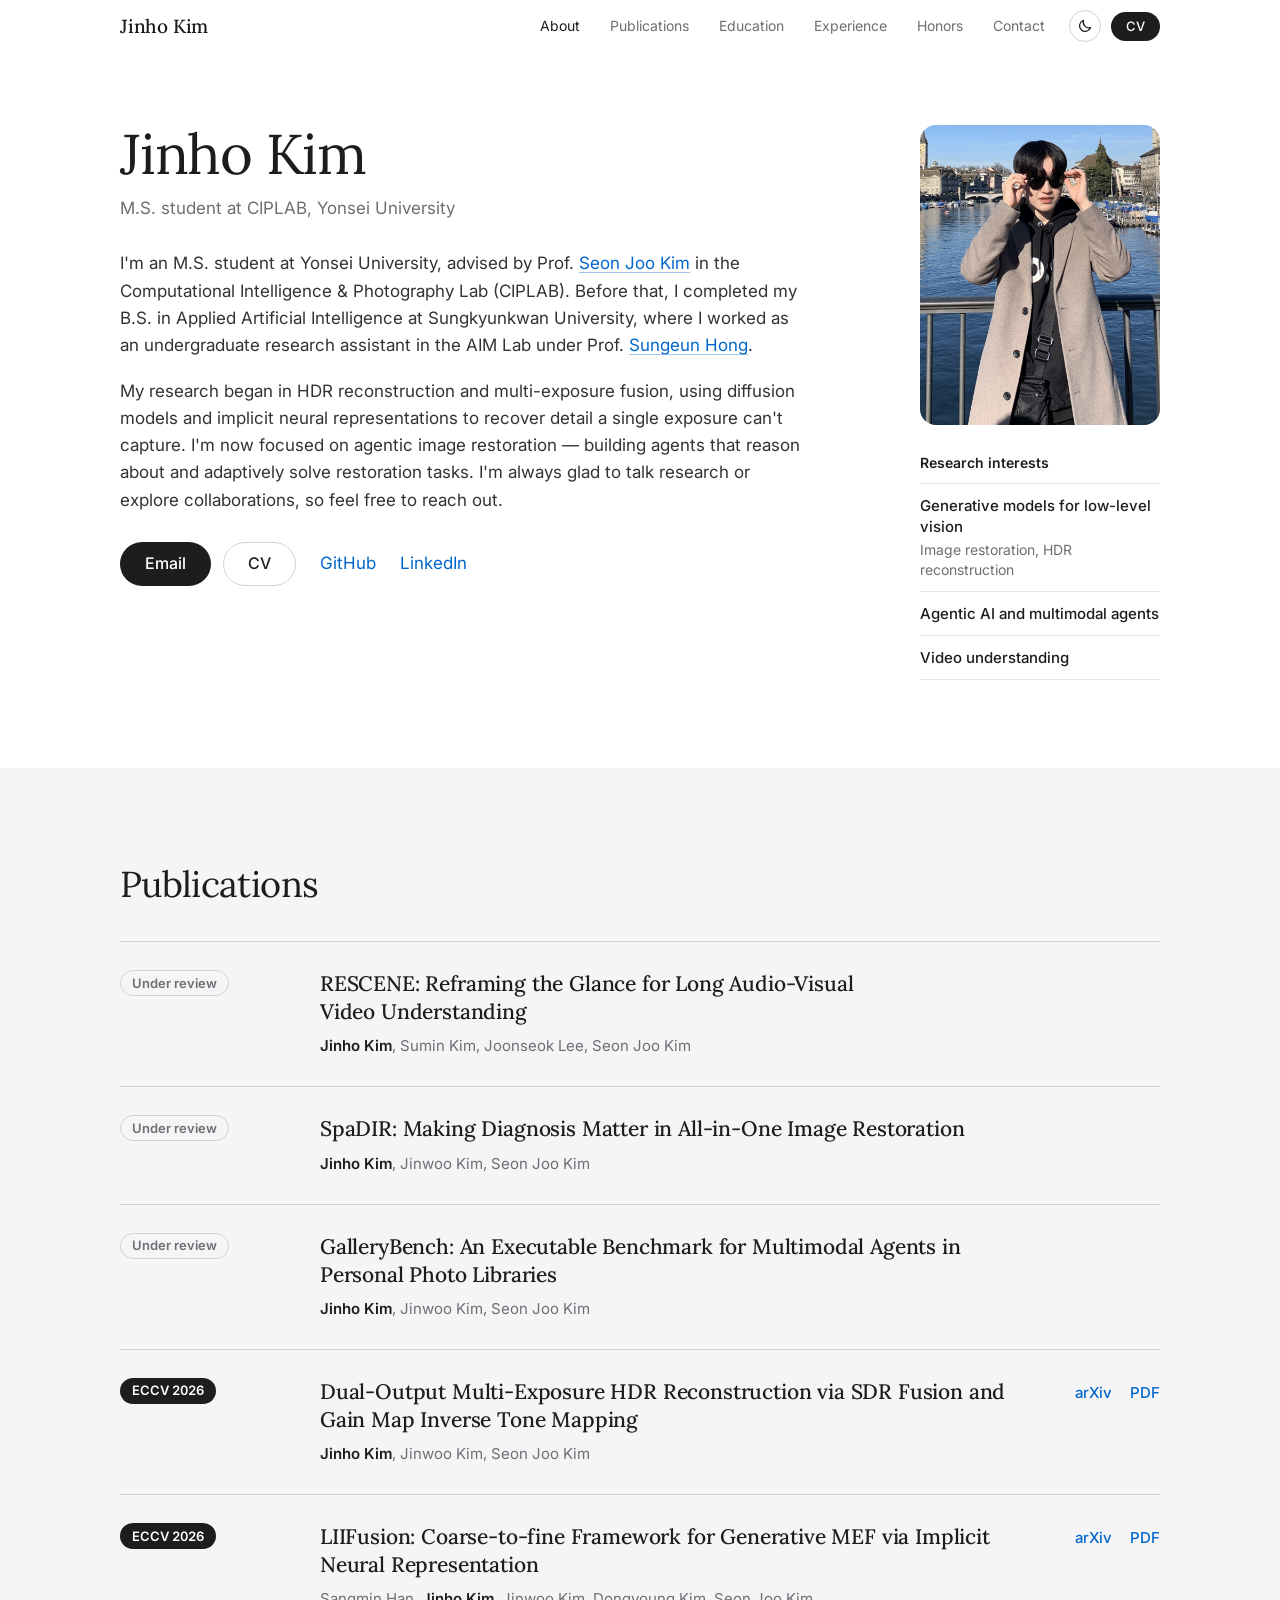
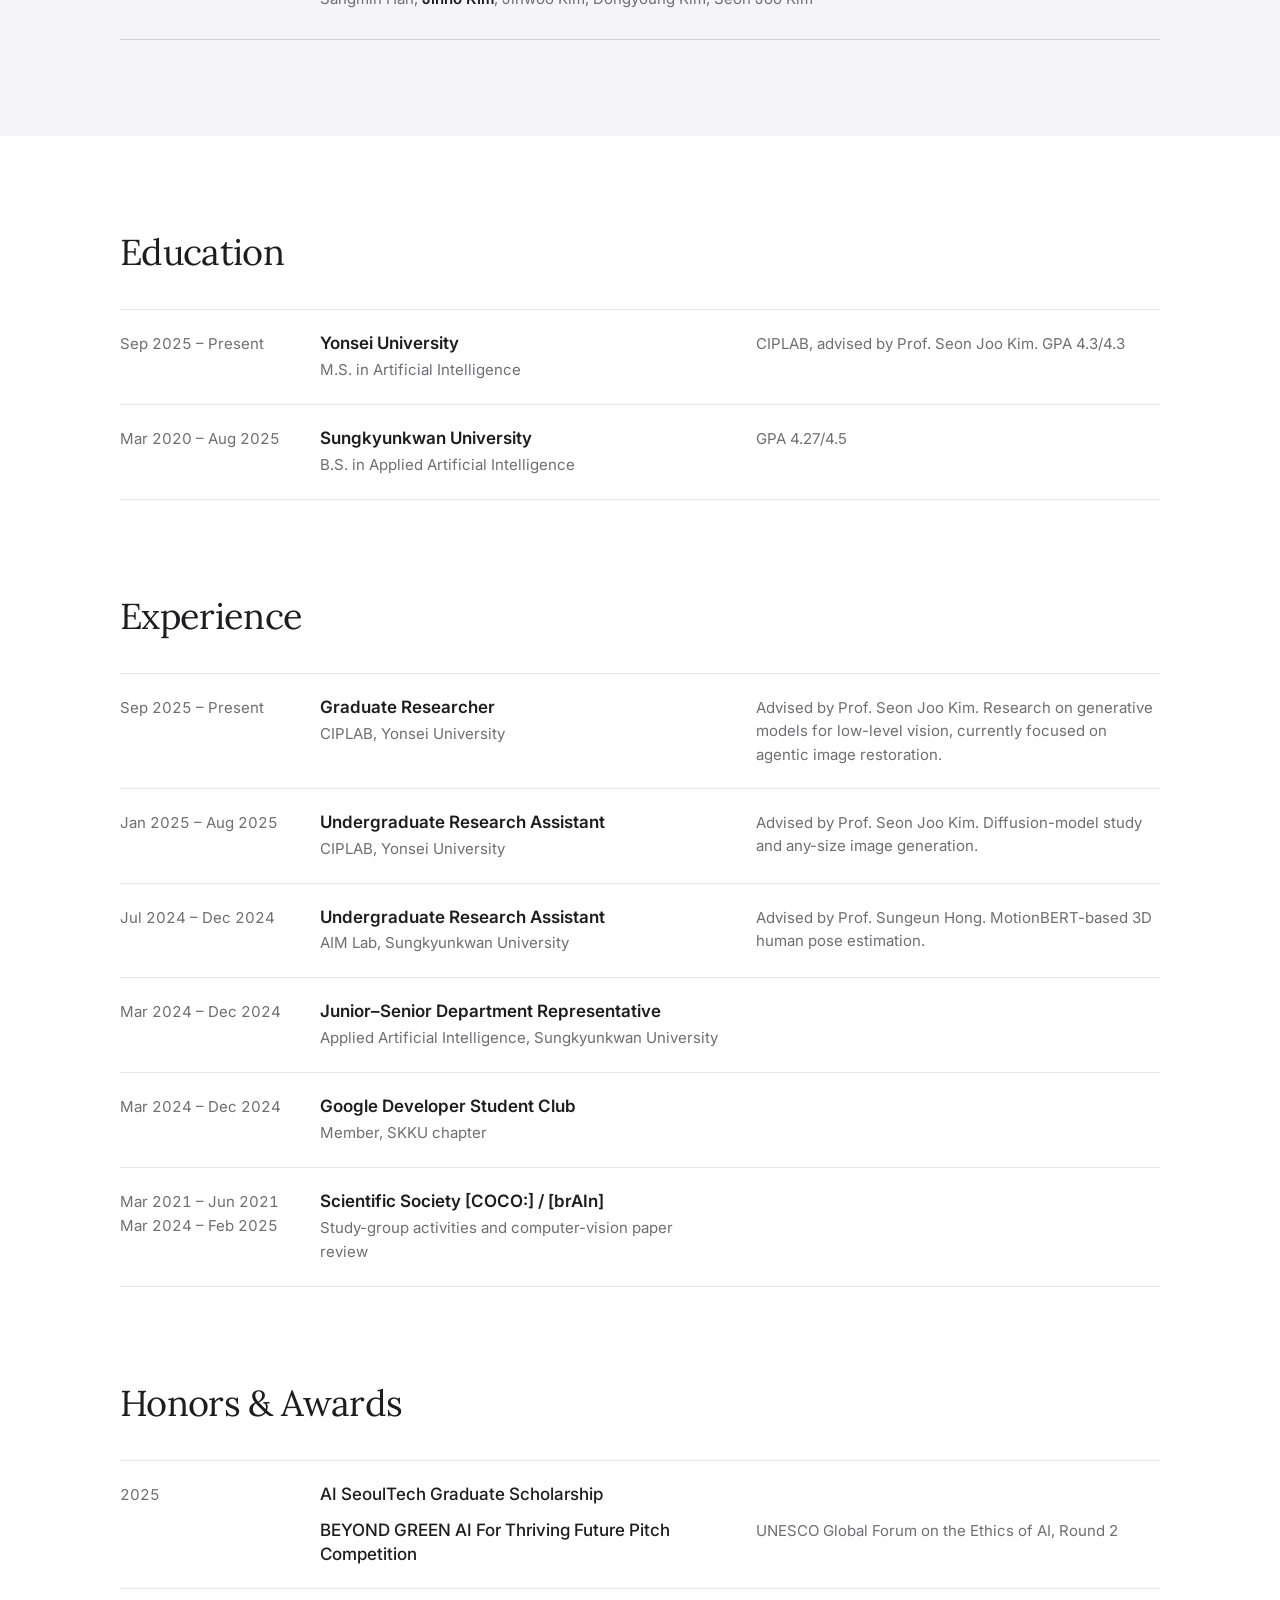
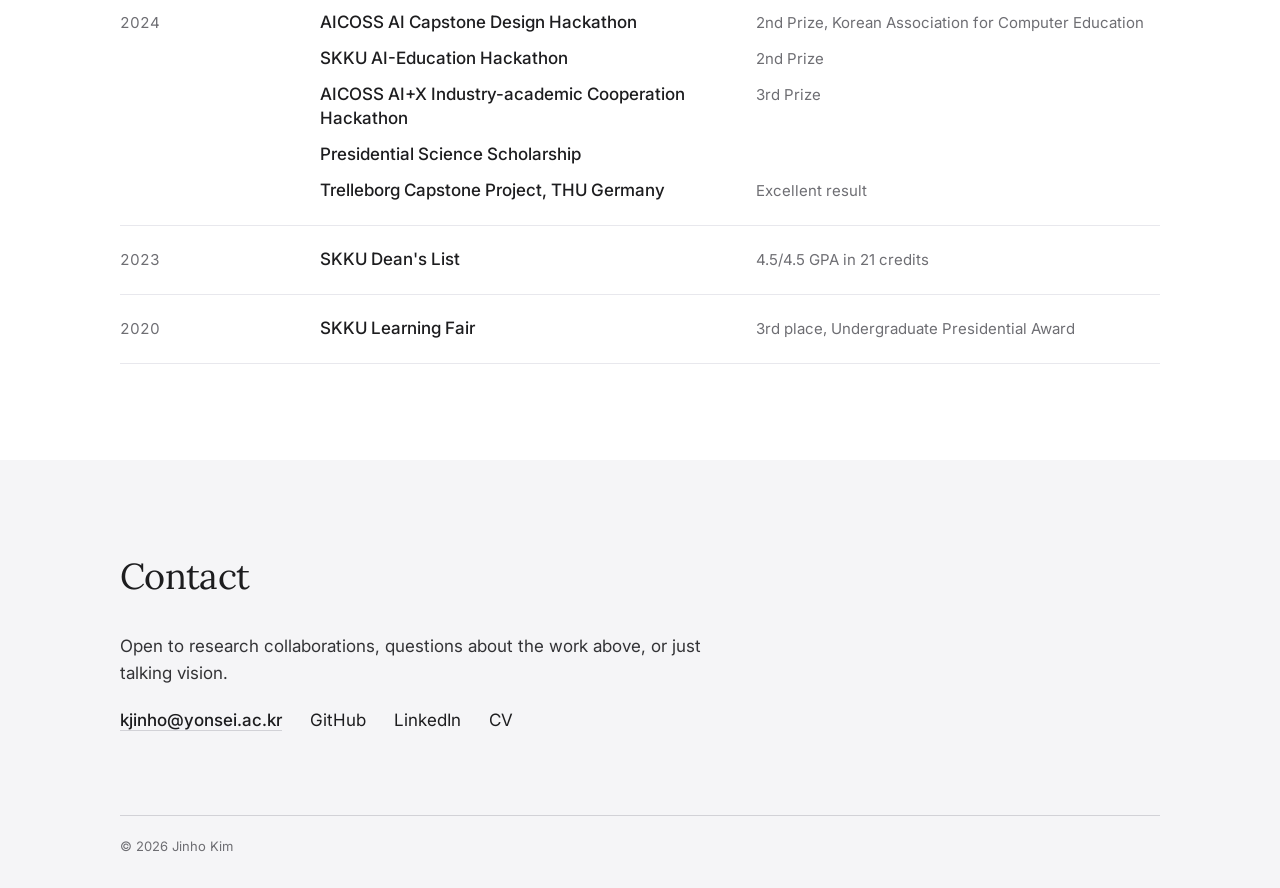
==== commit dbe236ef: "Add files via upload" ====
--- a/index.html
+++ b/index.html
@@ -101,7 +101,7 @@
             <span class="fact-sub">Image restoration, HDR reconstruction</span>
           </li>
           <li><span class="fact-main">Agentic AI and multimodal agents</span></li>
-          <li><span class="fact-main">Long-form video understanding</span></li>
+          <li><span class="fact-main">Video understanding</span></li>
         </ul>
       </div>
     </div>
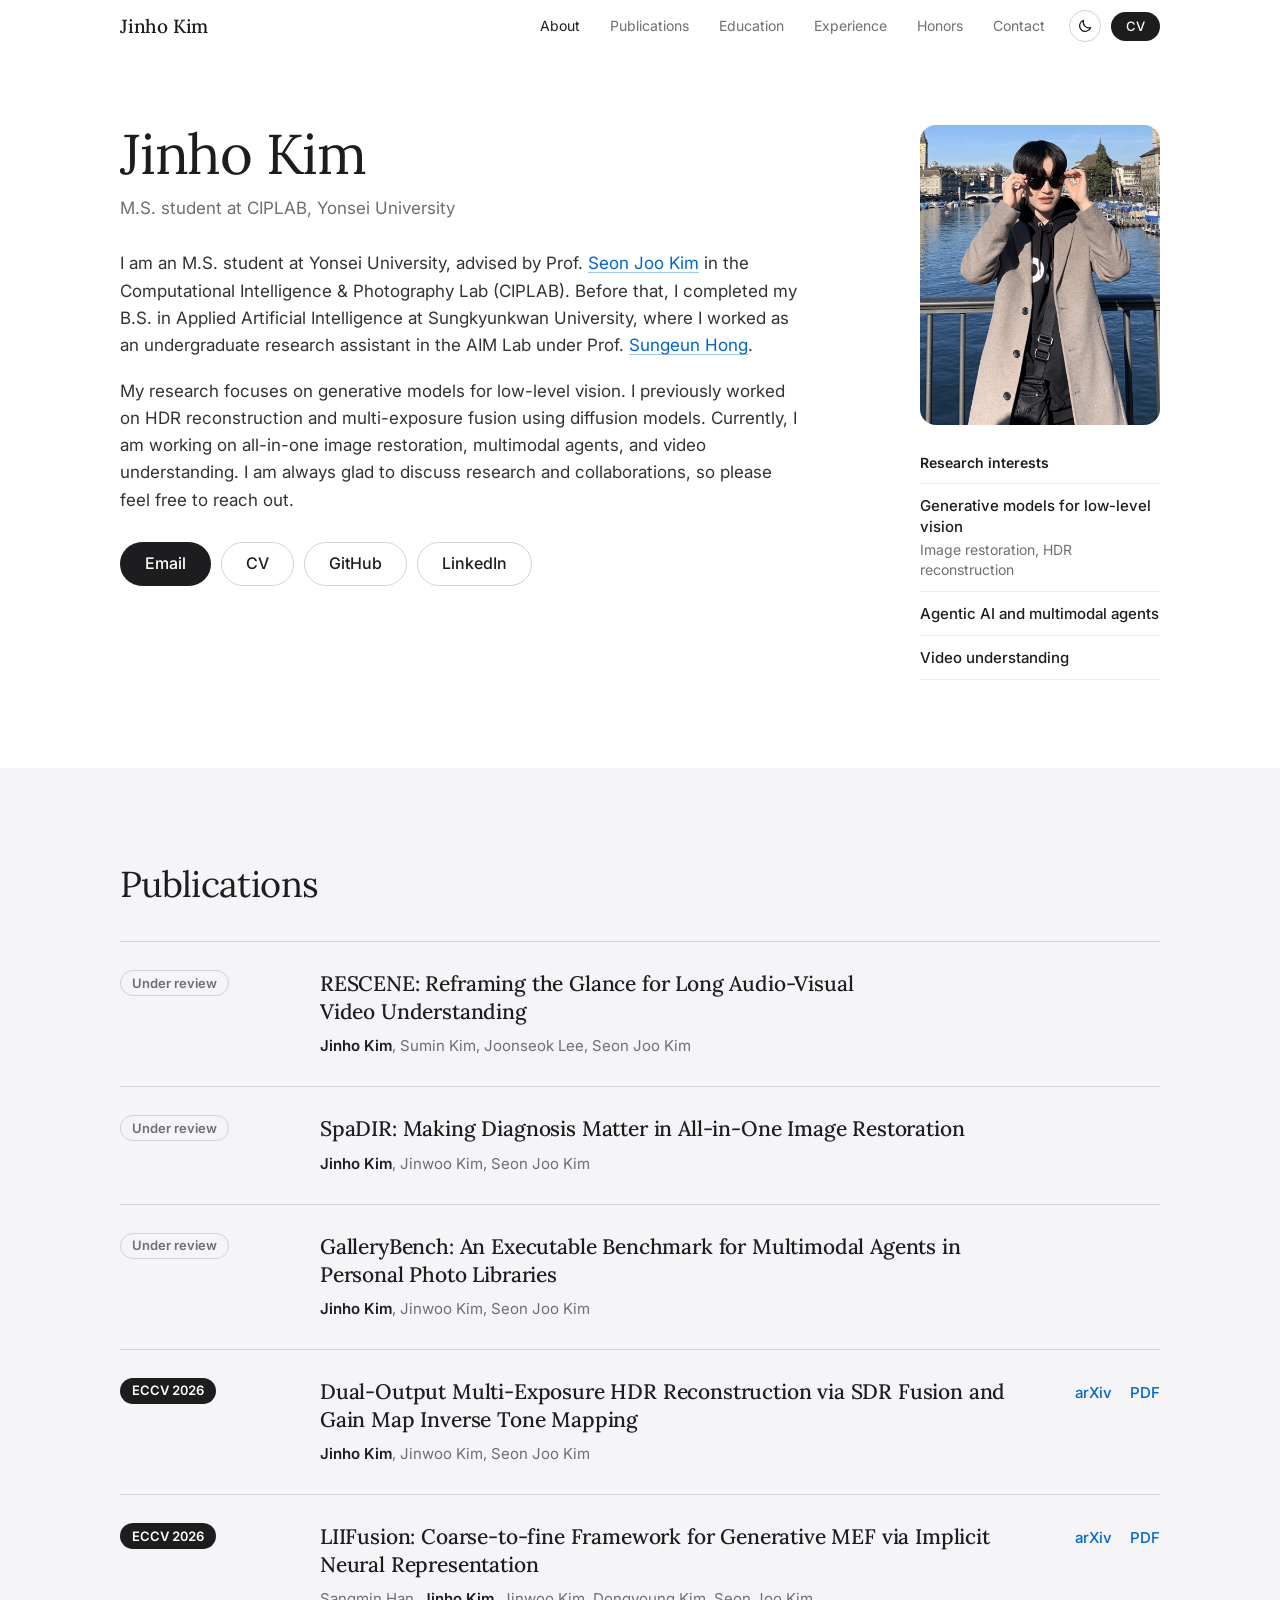
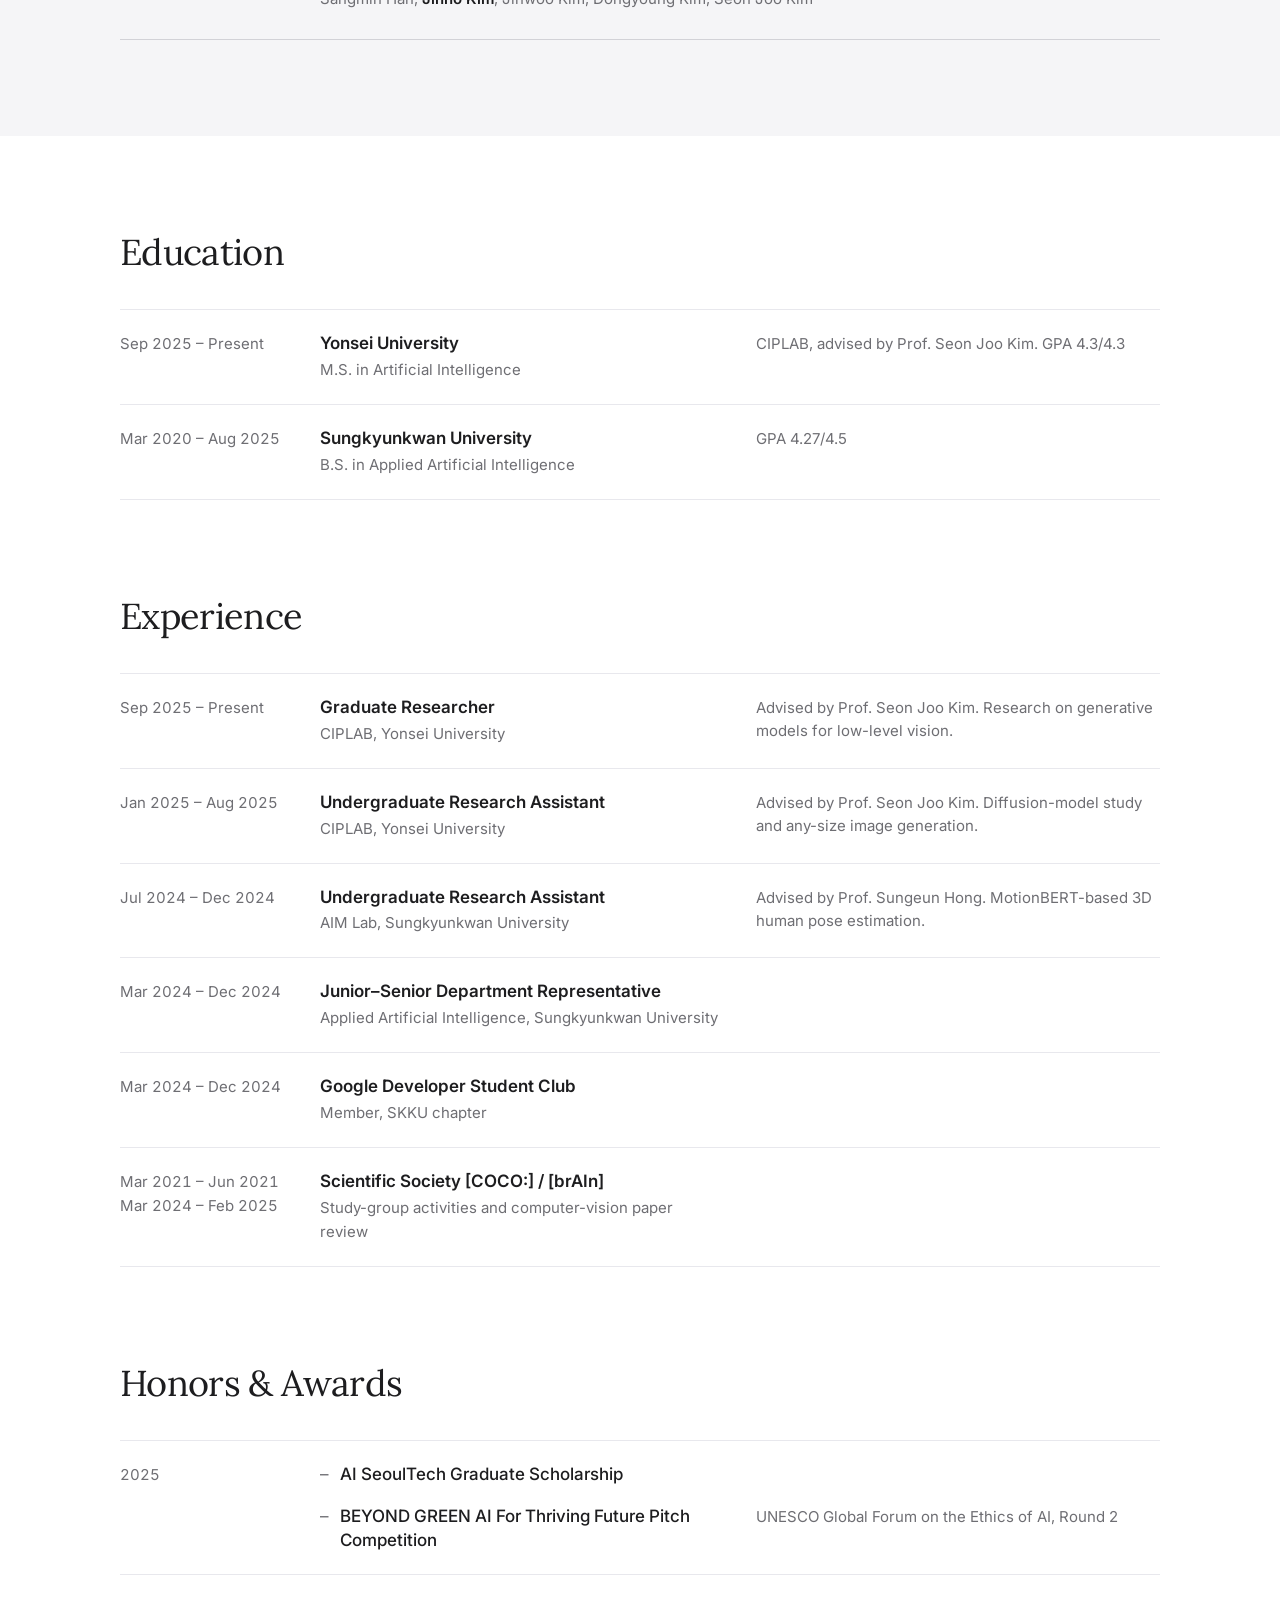
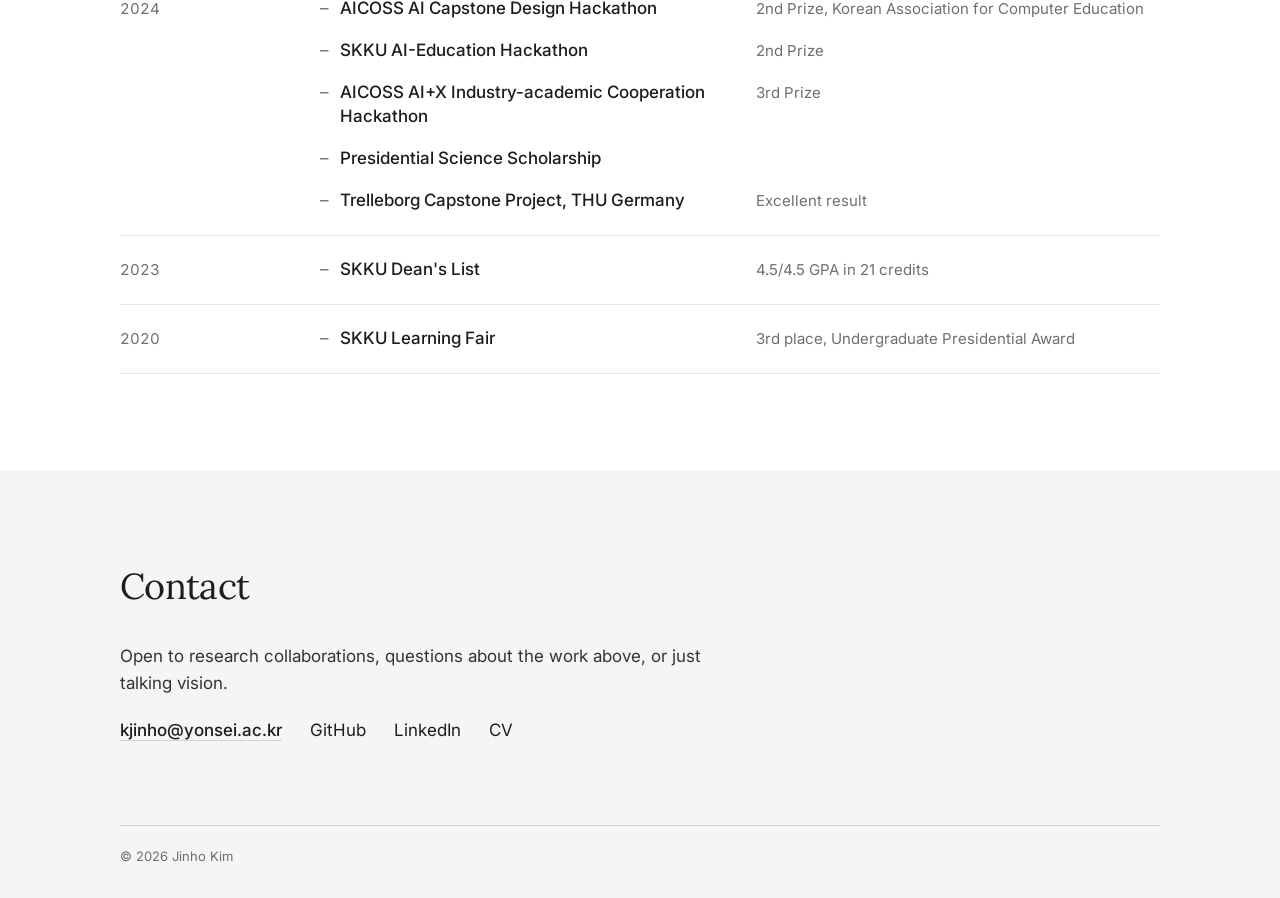
==== commit 7d0e6147: "Add files via upload" ====
--- a/index.html
+++ b/index.html
@@ -3,8 +3,8 @@
 <head>
 <meta charset="utf-8">
 <meta name="viewport" content="width=device-width, initial-scale=1">
-<title>Jinho Kim — M.S. Student, Yonsei University</title>
-<meta name="description" content="Jinho Kim — M.S. student at CIPLAB, Yonsei University, working on agentic image restoration, after earlier work on HDR reconstruction and multi-exposure fusion.">
+<title>Jinho Kim | M.S. Student, Yonsei University</title>
+<meta name="description" content="Jinho Kim is an M.S. student at CIPLAB, Yonsei University, working on image restoration, multimodal agents, and video understanding.">
 <meta name="theme-color" content="#ffffff" id="theme-color">
 <meta property="og:type" content="website">
 <meta property="og:title" content="Jinho Kim">
@@ -66,7 +66,7 @@
       <div class="hero-body">
         <div class="prose">
           <p>
-            I'm an M.S. student at Yonsei University, advised by Prof.
+            I am an M.S. student at Yonsei University, advised by Prof.
             <a href="https://www.ciplab.kr/members/professor" target="_blank" rel="noopener">Seon Joo Kim</a>
             in the Computational Intelligence &amp; Photography Lab (CIPLAB). Before that,
             I completed my B.S. in Applied Artificial Intelligence at Sungkyunkwan University,
@@ -74,18 +74,18 @@
             Prof. <a href="https://www.csehong.com/" target="_blank" rel="noopener">Sungeun Hong</a>.
           </p>
           <p>
-            My research began in HDR reconstruction and multi-exposure fusion, using diffusion
-            models and implicit neural representations to recover detail a single exposure can't
-            capture. I'm now focused on agentic image restoration — building agents that reason
-            about and adaptively solve restoration tasks. I'm always glad to talk research or
-            explore collaborations, so feel free to reach out.
+            My research focuses on generative models for low-level vision. I previously worked
+            on HDR reconstruction and multi-exposure fusion using diffusion models. Currently,
+            I am working on all-in-one image restoration, multimodal agents, and video
+            understanding. I am always glad to discuss research and collaborations, so
+            please feel free to reach out.
           </p>
         </div>
         <div class="hero-actions">
           <a class="btn btn-solid" href="mailto:kjinho@yonsei.ac.kr">Email</a>
           <a class="btn btn-line" href="assets/cv.pdf" target="_blank" rel="noopener">CV</a>
-          <a class="link" href="https://github.com/vlsrang" target="_blank" rel="noopener">GitHub</a>
-          <a class="link" href="https://www.linkedin.com/in/jinho-kim-07a940298" target="_blank" rel="noopener">LinkedIn</a>
+          <a class="btn btn-line" href="https://github.com/vlsrang" target="_blank" rel="noopener">GitHub</a>
+          <a class="btn btn-line" href="https://www.linkedin.com/in/jinho-kim-07a940298" target="_blank" rel="noopener">LinkedIn</a>
         </div>
       </div>
     </div>
@@ -192,7 +192,7 @@
             <h3 class="row-title">Graduate Researcher</h3>
             <p class="row-sub">CIPLAB, Yonsei University</p>
           </div>
-          <p class="row-aside">Advised by Prof. Seon Joo Kim. Research on generative models for low-level vision, currently focused on agentic image restoration.</p>
+          <p class="row-aside">Advised by Prof. Seon Joo Kim. Research on generative models for low-level vision.</p>
         </li>
         <li class="row">
           <p class="row-meta">Jan 2025 – Aug 2025</p>
--- a/styles.css
+++ b/styles.css
@@ -221,10 +221,9 @@
   display: flex;
   flex-wrap: wrap;
   align-items: center;
-  gap: 12px;
+  gap: 10px;
   margin-top: 28px;
 }
-.hero-actions .link{ margin-left: 12px; }
 .hero-photo{
   aspect-ratio: 4 / 5;
   border-radius: 16px;
@@ -345,7 +344,21 @@
   border-top: 0;
 }
 .row.is-cont .row-meta{ visibility: hidden; }
-.rows-quiet .row-title{ font-weight: 500; }
+.rows-quiet .row.is-cont{ margin-top: -4px; }
+.rows-quiet .row-title{
+  position: relative;
+  padding-left: 20px;
+  font-weight: 500;
+}
+.rows-quiet .row-title::before{
+  content: "–";
+  content: "–" / "";
+  position: absolute;
+  left: 0;
+  top: 0;
+  font-weight: 400;
+  color: var(--muted);
+}
 
 .pub{
   grid-template-columns: var(--meta) minmax(0, 1fr) auto;
@@ -454,6 +467,11 @@
     order: 3;
     margin-top: 24px;
   }
+  .hero-actions{ gap: 8px; }
+  .hero-actions .btn{
+    padding: 0 16px;
+    font-size: 0.9375rem;
+  }
   .hero-side .facts{
     order: 4;
     margin-top: 36px;
@@ -470,6 +488,8 @@
     padding-top: 0;
   }
   .row.is-cont .row-meta{ display: none; }
+  .rows-quiet .row.is-cont{ margin-top: 0; }
+  .rows-quiet .row-aside{ padding-left: 20px; }
 
   .contact-mail{ flex-basis: 100%; }
 }
